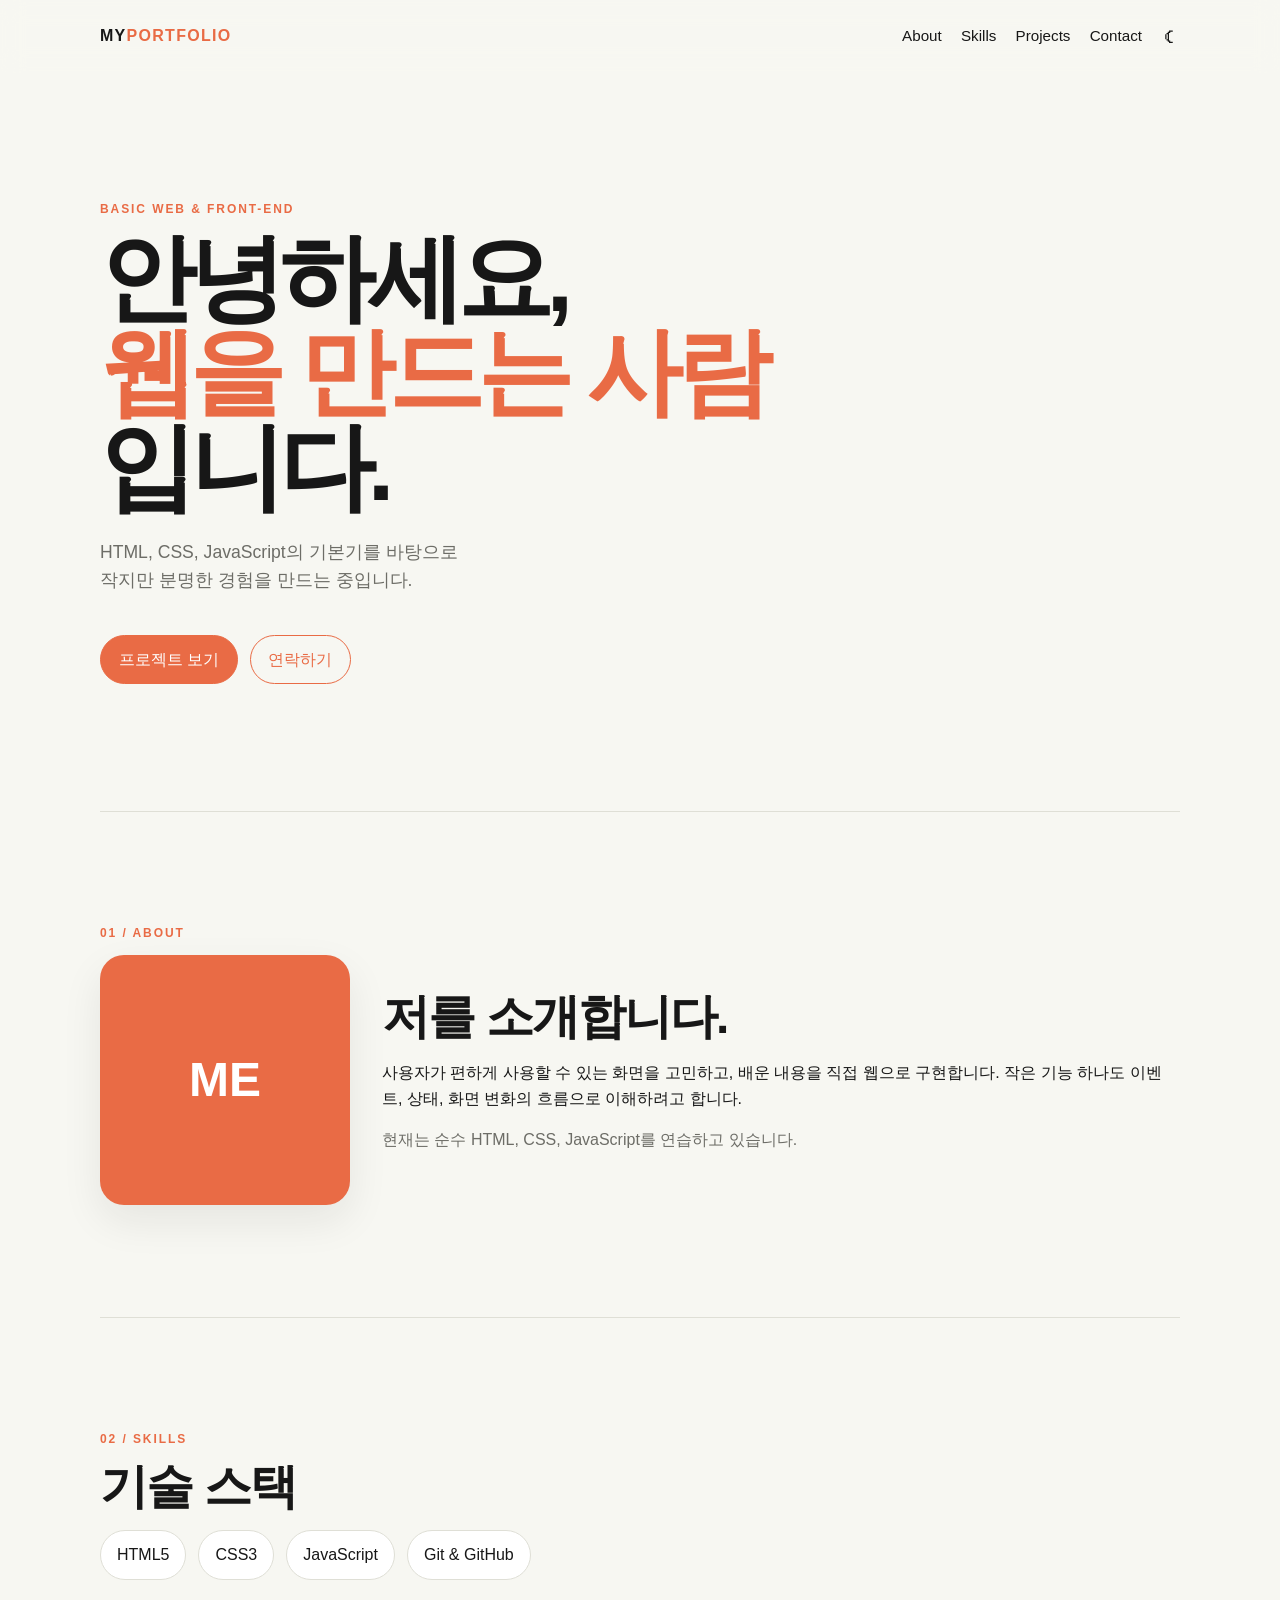
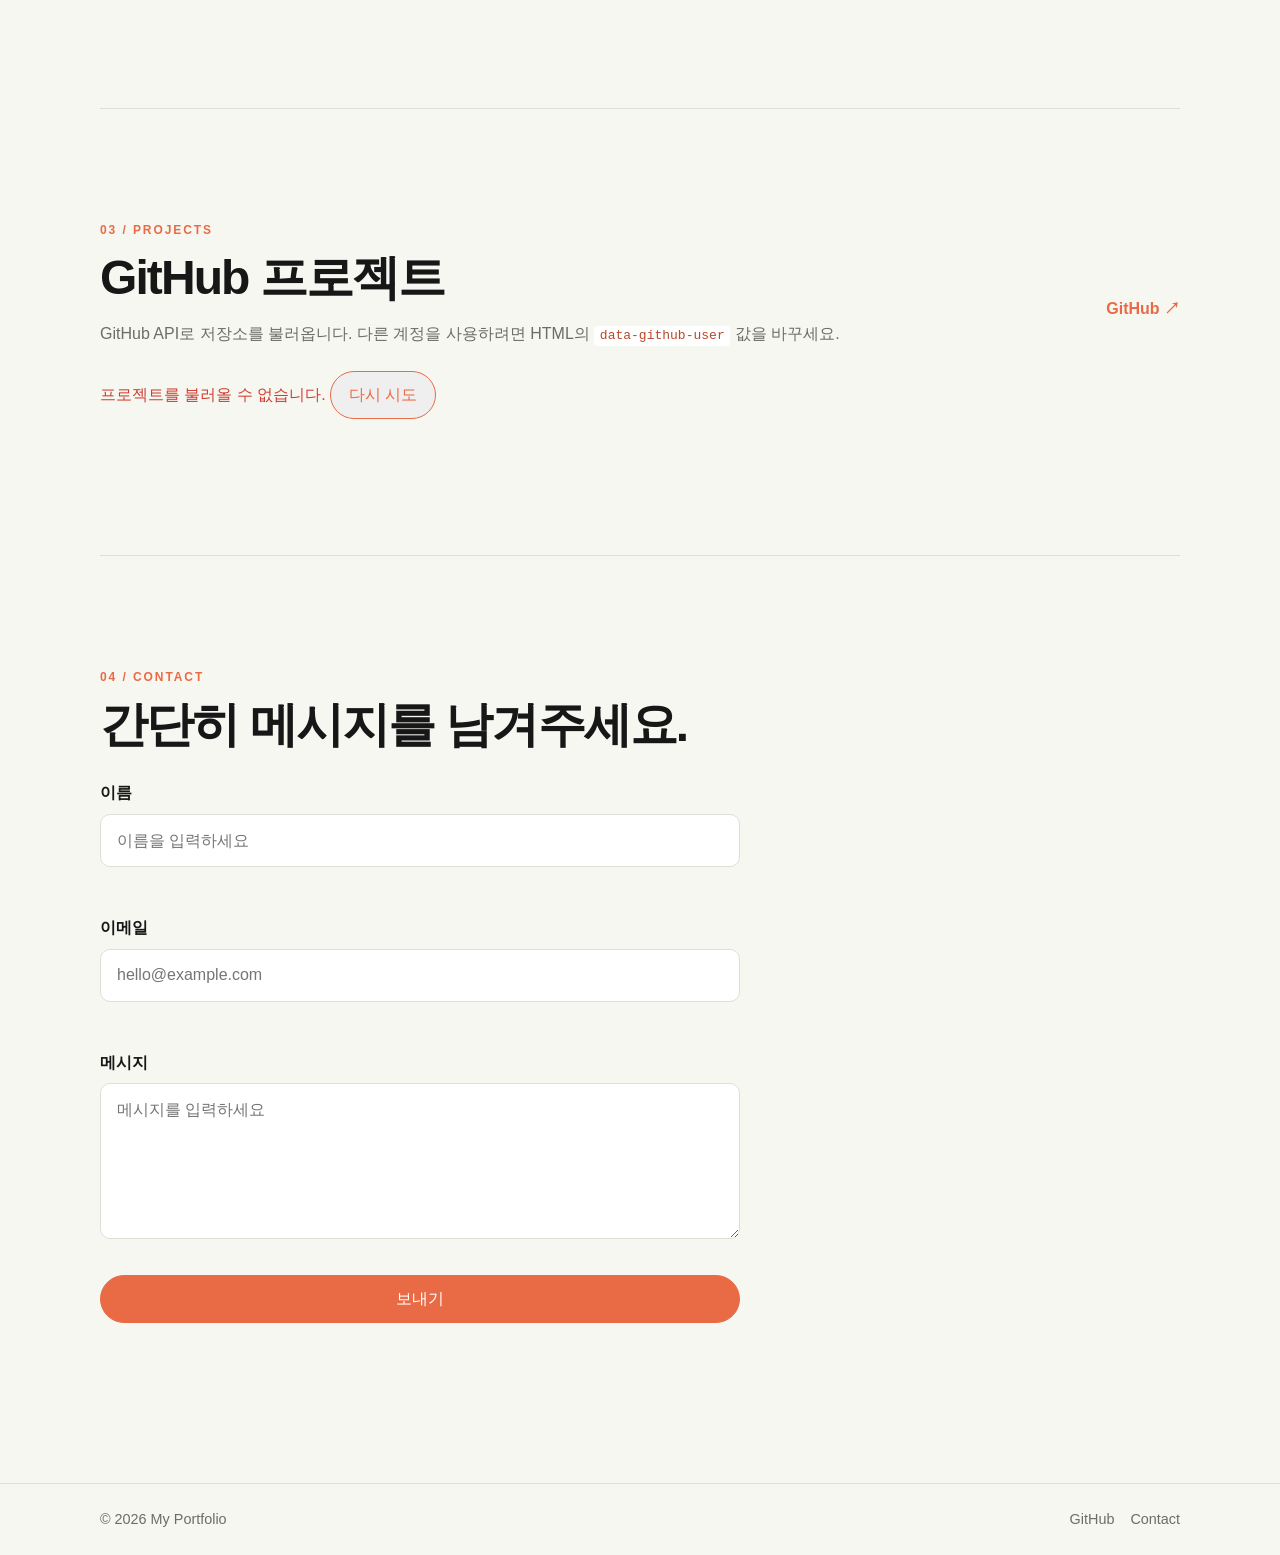
==== Script/main Script_test/index.html @ 833f94fb "feat: add minimal portfolio page" ====
<!doctype html>
<html lang="ko">
  <head>
    <meta charset="UTF-8" />
    <meta name="viewport" content="width=device-width, initial-scale=1.0" />
    <meta name="description" content="HTML, CSS, JavaScript로 만든 간단한 포트폴리오" />
    <title>My Portfolio</title>
    <link rel="stylesheet" href="../../css/style.css" />
    <script src="../../js/main.js" defer></script>
  </head>
  <body>
    <header class="site-header">
      <nav class="nav container" aria-label="주 메뉴">
        <a class="logo" href="#home">MY<span>PORTFOLIO</span></a>
        <button class="menu-toggle" type="button" aria-label="메뉴 열기" aria-expanded="false">
          <span></span><span></span><span></span>
        </button>
        <div class="nav-actions">
          <ul class="nav-list">
            <li><a href="#about">About</a></li>
            <li><a href="#skills">Skills</a></li>
            <li><a href="#projects">Projects</a></li>
            <li><a href="#contact">Contact</a></li>
          </ul>
          <button class="theme-toggle" type="button" aria-label="다크 모드 전환">☾</button>
        </div>
      </nav>
    </header>

    <main>
      <section class="hero container" id="home">
        <p class="eyebrow">BASIC WEB &amp; FRONT-END</p>
        <h1>안녕하세요,<br /><strong>웹을 만드는 사람</strong>입니다.</h1>
        <p class="hero-copy">HTML, CSS, JavaScript의 기본기를 바탕으로<br />작지만 분명한 경험을 만드는 중입니다.</p>
        <div class="hero-actions">
          <a class="button primary" href="#projects">프로젝트 보기</a>
          <a class="button secondary" href="#contact">연락하기</a>
        </div>
      </section>

      <section class="section container reveal" id="about">
        <p class="eyebrow">01 / ABOUT</p>
        <div class="about-grid">
          <div class="avatar" aria-label="프로필 이미지 대신 사용하는 아바타">ME</div>
          <div>
            <h2>저를 소개합니다.</h2>
            <p>사용자가 편하게 사용할 수 있는 화면을 고민하고, 배운 내용을 직접 웹으로 구현합니다. 작은 기능 하나도 이벤트, 상태, 화면 변화의 흐름으로 이해하려고 합니다.</p>
            <p class="muted">현재는 순수 HTML, CSS, JavaScript를 연습하고 있습니다.</p>
          </div>
        </div>
      </section>

      <section class="section container reveal" id="skills">
        <p class="eyebrow">02 / SKILLS</p>
        <h2>기술 스택</h2>
        <ul class="skill-list" aria-label="기술 스택 목록">
          <li>HTML5</li><li>CSS3</li><li>JavaScript</li><li>Git &amp; GitHub</li>
        </ul>
      </section>

      <section class="section container reveal" id="projects" data-github-user="octocat">
        <div class="section-heading">
          <div>
            <p class="eyebrow">03 / PROJECTS</p>
            <h2>GitHub 프로젝트</h2>
          </div>
          <a class="text-link" href="https://github.com" target="_blank" rel="noreferrer">GitHub ↗</a>
        </div>
        <p class="section-intro">GitHub API로 저장소를 불러옵니다. 다른 계정을 사용하려면 HTML의 <code>data-github-user</code> 값을 바꾸세요.</p>
        <div class="project-status" role="status" aria-live="polite">로딩 중...</div>
        <div class="project-list" aria-live="polite"></div>
      </section>

      <section class="section container reveal" id="contact">
        <p class="eyebrow">04 / CONTACT</p>
        <h2>간단히 메시지를 남겨주세요.</h2>
        <form class="contact-form" novalidate>
          <label for="name">이름</label>
          <input id="name" name="name" type="text" placeholder="이름을 입력하세요" required />
          <small class="error" data-error-for="name"></small>
          <label for="email">이메일</label>
          <input id="email" name="email" type="email" placeholder="hello@example.com" required />
          <small class="error" data-error-for="email"></small>
          <label for="message">메시지</label>
          <textarea id="message" name="message" rows="5" placeholder="메시지를 입력하세요" required></textarea>
          <small class="error" data-error-for="message"></small>
          <button class="button primary" type="submit">보내기</button>
          <p class="form-success" role="status" aria-live="polite"></p>
        </form>
      </section>
    </main>

    <footer class="footer">
      <div class="container footer-inner">
        <p>© 2026 My Portfolio</p>
        <div><a href="https://github.com" target="_blank" rel="noreferrer">GitHub</a><a href="#contact">Contact</a></div>
      </div>
    </footer>
    <button class="top-button" type="button" aria-label="맨 위로 이동">↑</button>
  </body>
</html>
---- css/style.css ----
:root {
  --bg: #f7f7f2;
  --surface: #ffffff;
  --text: #171717;
  --muted: #6d6d67;
  --line: #dfdfd6;
  --accent: #e96b45;
  --accent-dark: #b84827;
  --shadow: 0 16px 40px rgba(24, 24, 20, .08);
}
[data-theme="dark"] {
  --bg: #161715;
  --surface: #22231f;
  --text: #f7f7f2;
  --muted: #b7b8ac;
  --line: #3b3c36;
  --shadow: 0 16px 40px rgba(0, 0, 0, .24);
}
* { box-sizing: border-box; }
html { scroll-behavior: smooth; }
body { margin: 0; background: var(--bg); color: var(--text); font-family: Arial, sans-serif; line-height: 1.6; transition: background .25s, color .25s; }
a { color: inherit; text-decoration: none; }
button, input, textarea { font: inherit; }
button { cursor: pointer; }
.container { width: min(100% - 2rem, 1080px); margin-inline: auto; }
.site-header { position: sticky; top: 0; z-index: 10; border-bottom: 1px solid transparent; background: color-mix(in srgb, var(--bg) 88%, transparent); backdrop-filter: blur(12px); transition: background .25s, border .25s; }
.site-header.scrolled { border-color: var(--line); background: var(--surface); }
.nav { display: flex; align-items: center; justify-content: space-between; min-height: 4.5rem; }
.logo { font-weight: 900; letter-spacing: .08em; }
.logo span { color: var(--accent); }
.nav-actions { display: flex; align-items: center; gap: 1rem; }
.nav-list { display: none; gap: 1.2rem; padding: 0; margin: 0; list-style: none; font-size: .95rem; }
.nav-list a:hover, .text-link:hover { color: var(--accent); }
.menu-toggle, .theme-toggle { border: 0; background: none; color: var(--text); }
.menu-toggle { display: grid; gap: 4px; padding: .5rem; }
.menu-toggle span { display: block; width: 1.4rem; height: 2px; background: currentColor; }
.theme-toggle { font-size: 1.25rem; }
.nav.open .nav-actions { position: absolute; inset: 4.5rem 0 auto; display: block; padding: 1rem; background: var(--surface); border-bottom: 1px solid var(--line); }
.nav.open .nav-list { display: grid; gap: 1rem; }
.hero { display: grid; align-content: center; min-height: 78vh; padding-block: 5rem; }
.eyebrow { margin: 0 0 .75rem; color: var(--accent); font-size: .75rem; font-weight: 800; letter-spacing: .16em; }
h1, h2, p { margin-top: 0; }
h1 { max-width: 700px; margin-bottom: 1.5rem; font-size: clamp(2.8rem, 9vw, 6rem); line-height: .98; letter-spacing: -.07em; }
h1 strong { color: var(--accent); font-weight: inherit; }
h2 { margin-bottom: 1rem; font-size: clamp(1.8rem, 4vw, 3rem); line-height: 1.1; letter-spacing: -.04em; }
.hero-copy, .section-intro { color: var(--muted); }
.hero-copy { font-size: 1.1rem; }
.hero-actions { display: flex; flex-wrap: wrap; gap: .75rem; margin-top: 1.5rem; }
.button { display: inline-flex; align-items: center; justify-content: center; min-height: 3rem; padding: .65rem 1.1rem; border: 1px solid var(--accent); border-radius: 999px; transition: transform .2s, background .2s, color .2s; }
.button:hover { transform: translateY(-2px); }
.primary { background: var(--accent); color: #fff; }
.primary:hover { background: var(--accent-dark); }
.secondary { color: var(--accent); }
.secondary:hover { background: var(--accent); color: #fff; }
.section { padding-block: 5rem; border-top: 1px solid var(--line); }
.about-grid { display: grid; gap: 2rem; align-items: center; }
.avatar { display: grid; place-items: center; width: min(100%, 250px); aspect-ratio: 1; border-radius: 24px; background: var(--accent); color: white; font-size: 3rem; font-weight: 900; box-shadow: var(--shadow); }
.muted { color: var(--muted); }
.skill-list { display: flex; flex-wrap: wrap; gap: .75rem; padding: 0; list-style: none; }
.skill-list li { padding: .7rem 1rem; border: 1px solid var(--line); border-radius: 999px; background: var(--surface); }
.section-heading { display: flex; align-items: end; justify-content: space-between; gap: 1rem; }
.text-link { color: var(--accent); font-weight: 700; }
code { padding: .15rem .35rem; border-radius: 4px; background: var(--surface); color: var(--accent-dark); }
.project-status { margin-block: 1.5rem; color: var(--muted); }
.project-status.error { color: #cf3f31; }
.project-list { display: grid; grid-template-columns: repeat(auto-fit, minmax(220px, 1fr)); gap: 1rem; }
.project-card { padding: 1.25rem; border: 1px solid var(--line); border-radius: 16px; background: var(--surface); box-shadow: var(--shadow); transition: transform .2s; }
.project-card:hover { transform: translateY(-4px); }
.project-card h3 { margin: 0 0 .5rem; }
.project-card p { min-height: 3.2em; margin-bottom: 1rem; color: var(--muted); font-size: .9rem; }
.project-meta { display: flex; justify-content: space-between; color: var(--muted); font-size: .85rem; }
.contact-form { display: grid; gap: .5rem; max-width: 640px; }
.contact-form label { margin-top: .75rem; font-weight: 700; }
.contact-form input, .contact-form textarea { width: 100%; padding: .8rem 1rem; border: 1px solid var(--line); border-radius: 10px; background: var(--surface); color: var(--text); outline-color: var(--accent); }
.error { min-height: 1.25rem; color: #cf3f31; }
.form-success { min-height: 1.5rem; color: #2f8a58; }
.footer { padding-block: 1.5rem; border-top: 1px solid var(--line); color: var(--muted); font-size: .9rem; }
.footer-inner { display: flex; justify-content: space-between; gap: 1rem; }
.footer-inner p { margin: 0; }
.footer-inner div { display: flex; gap: 1rem; }
.top-button { position: fixed; right: 1rem; bottom: 1rem; display: none; width: 2.8rem; height: 2.8rem; border: 0; border-radius: 50%; background: var(--accent); color: #fff; font-size: 1.25rem; box-shadow: var(--shadow); }
.top-button.show { display: block; }
.reveal { opacity: 0; transform: translateY(20px); transition: opacity .6s, transform .6s; }
.reveal.visible { opacity: 1; transform: none; }
@media (min-width: 768px) {
  .menu-toggle { display: none; }
  .nav-list { display: flex; }
  .about-grid { grid-template-columns: 250px 1fr; }
}
@media (min-width: 1024px) {
  .hero { min-height: 82vh; }
  .section { padding-block: 7rem; }
}
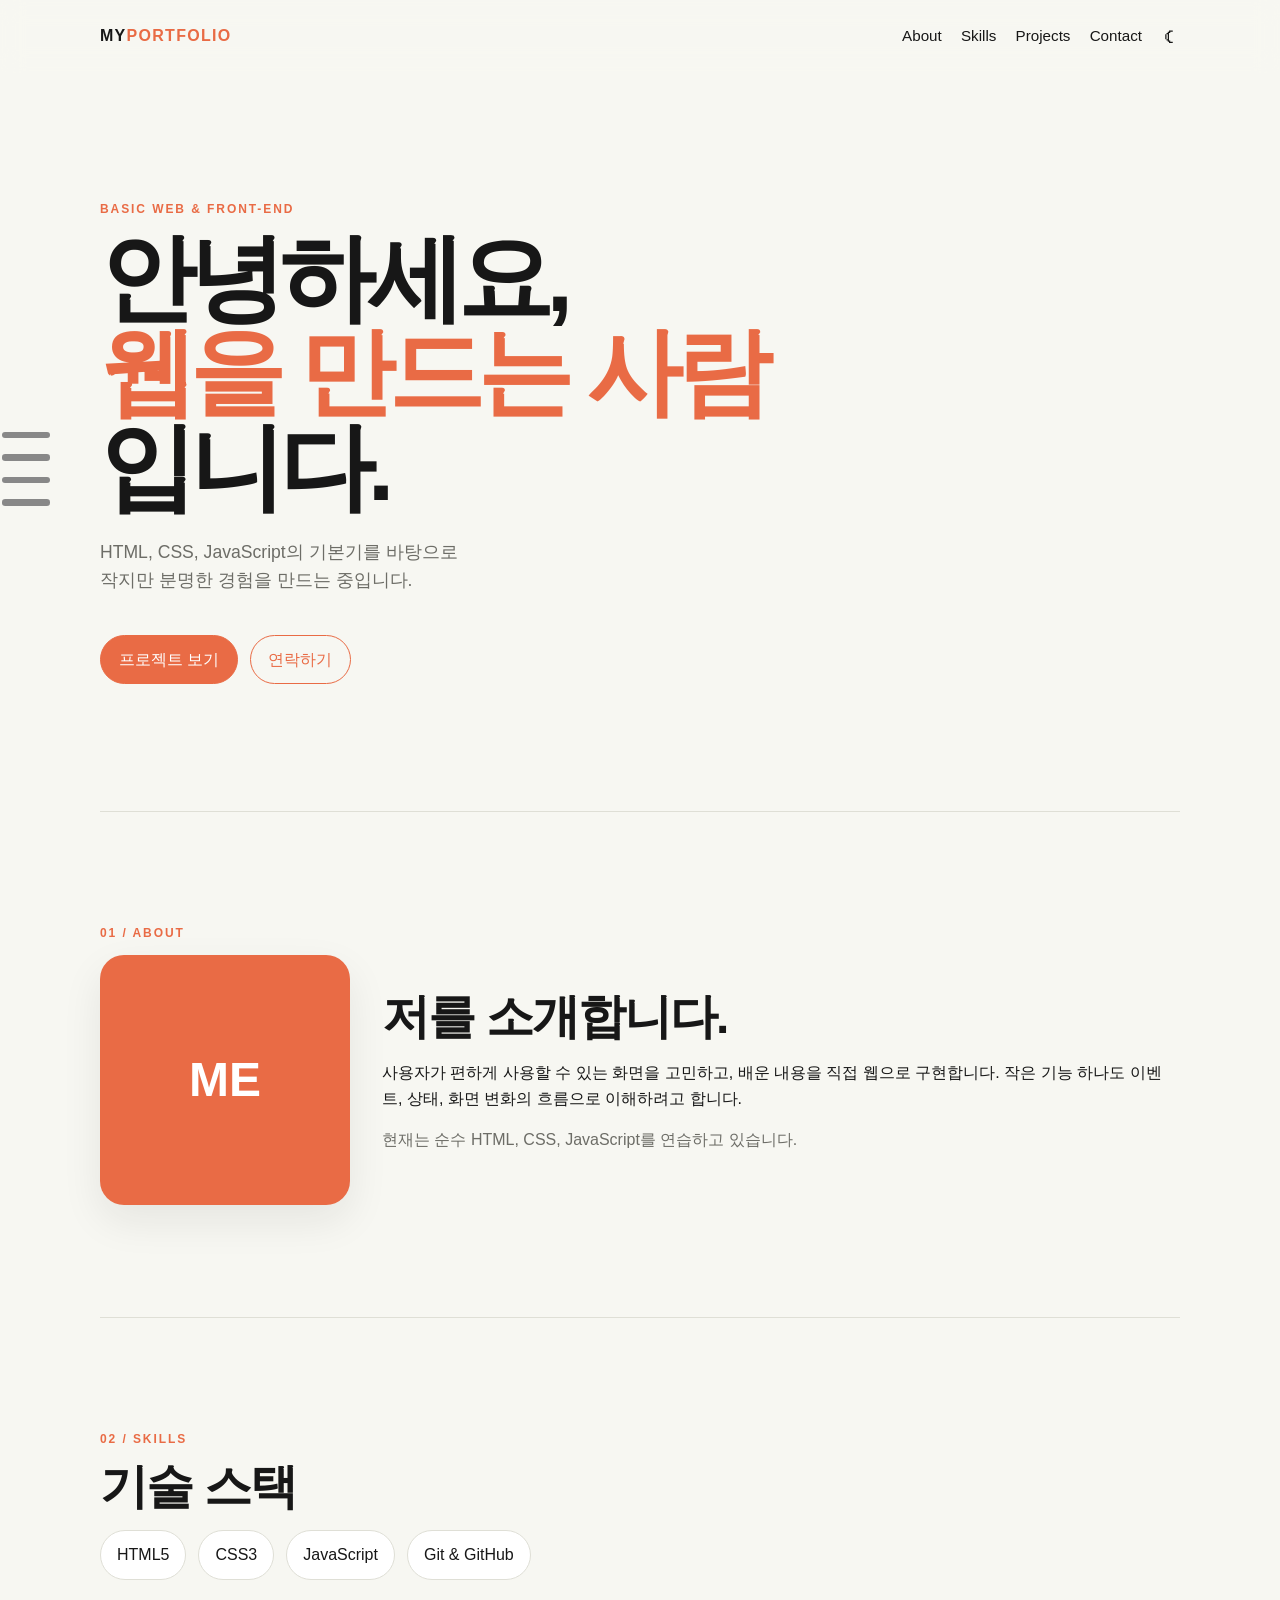
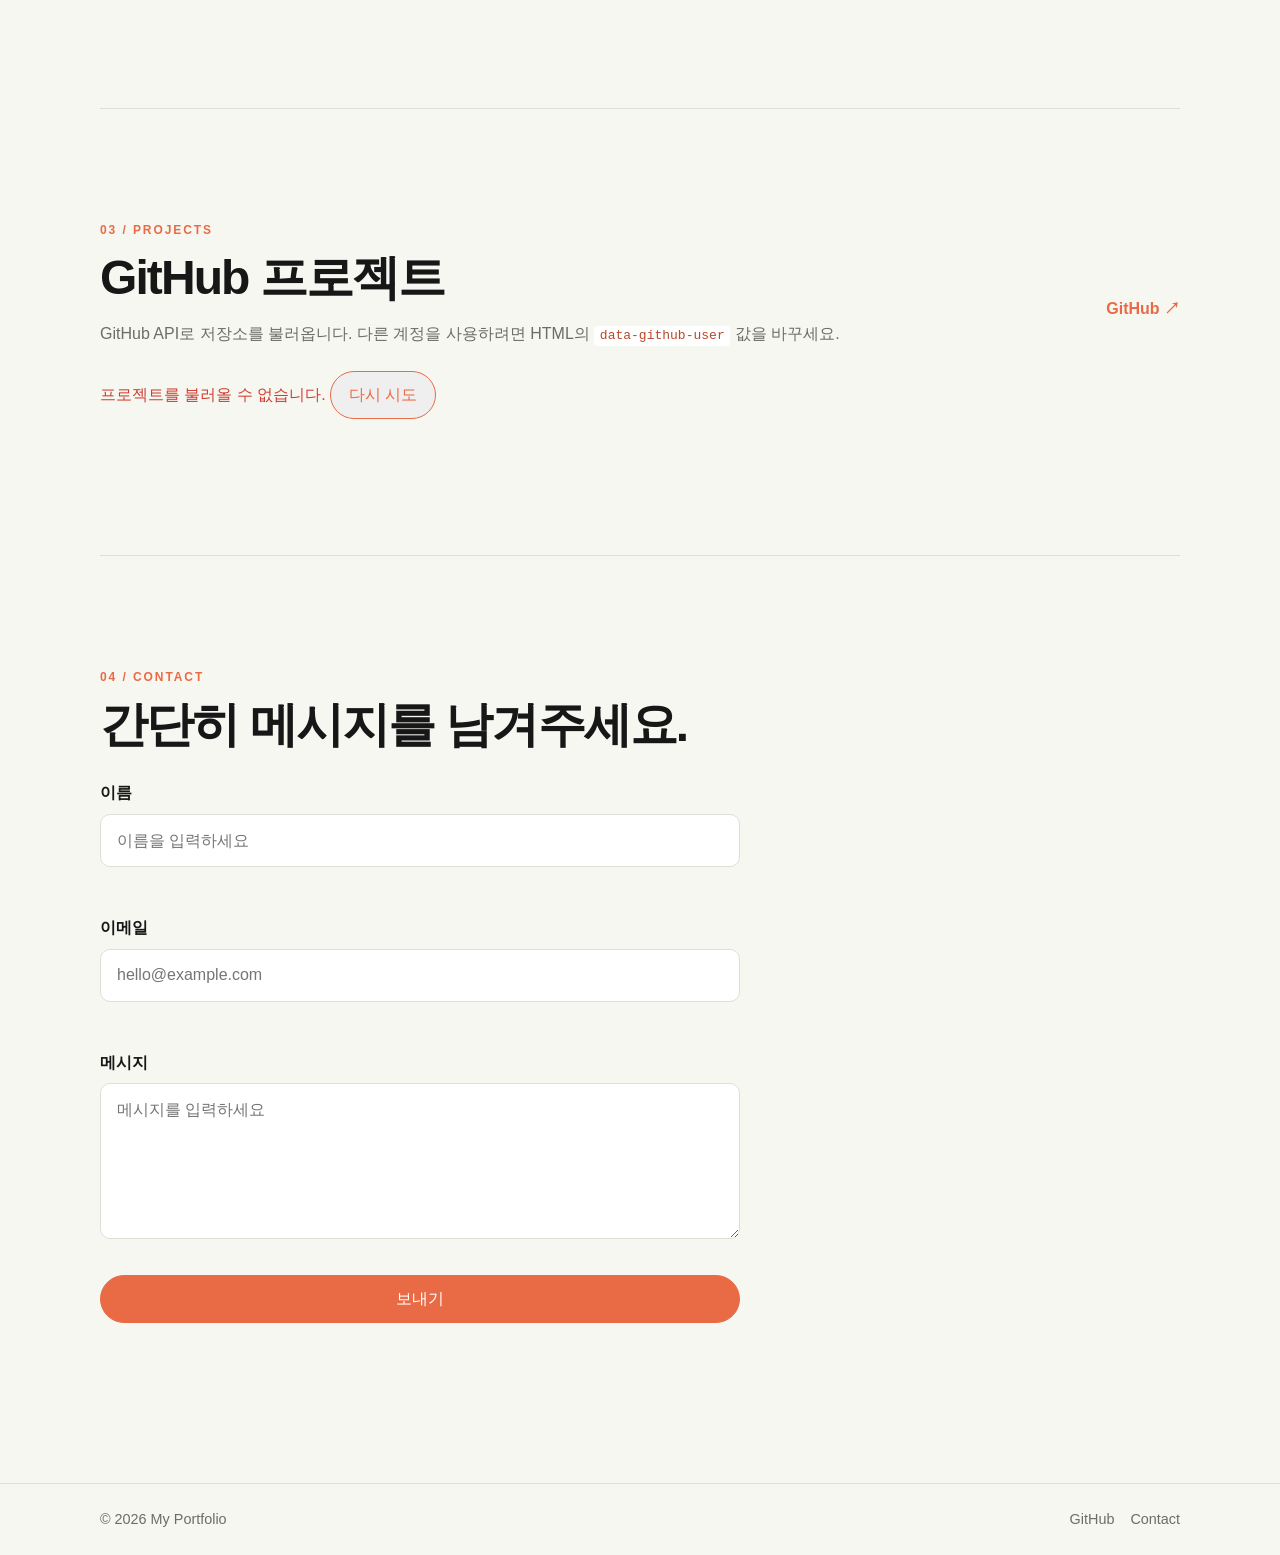
==== commit eb56758a: "수정: html  왼쪽 버튼" ====
--- a/Script/main Script_test/index.html
+++ b/Script/main Script_test/index.html
@@ -97,5 +97,20 @@
       </div>
     </footer>
     <button class="top-button" type="button" aria-label="맨 위로 이동">↑</button>
+  
+<nav class="slide-buttons" aria-label="영역 이동">
+  <button type="button" data-target="about"
+    aria-label="About 영역으로 이동"></button>
+
+  <button type="button" data-target="skills"
+    aria-label="Skills 영역으로 이동"></button>
+
+  <button type="button" data-target="projects"
+    aria-label="Projects 영역으로 이동"></button>
+
+  <button type="button" data-target="contact"
+    aria-label="Contact 영역으로 이동"></button>
+</nav>  
+    </nav>
   </body>
 </html>
--- a/css/style.css
+++ b/css/style.css
@@ -80,7 +80,33 @@
 .footer-inner div { display: flex; gap: 1rem; }
 .top-button { position: fixed; right: 1rem; bottom: 1rem; display: none; width: 2.8rem; height: 2.8rem; border: 0; border-radius: 50%; background: var(--accent); color: #fff; font-size: 1.25rem; box-shadow: var(--shadow); }
 .top-button.show { display: block; }
-.reveal { opacity: 0; transform: translateY(20px); transition: opacity .6s, transform .6s; }
+.slide-buttons {
+  position: fixed;
+  left: 2%;
+  top:  48%;
+  transform: translateX(-50%);
+
+  display: flex;
+  flex-direction: column;
+  gap: 1rem;
+
+  z-index: 9999;
+}
+
+.slide-buttons button {
+  width: 3rem;
+  height: 0.4rem;
+  padding: 0;
+  border: 0;
+  border-radius: 0.2rem;
+  background: #888;
+  cursor: pointer;
+}
+
+.slide-buttons button:hover {
+  background: var(--accent);
+}
+  .reveal { opacity: 0; transform: translateY(20px); transition: opacity .6s, transform .6s; }
 .reveal.visible { opacity: 1; transform: none; }
 @media (min-width: 768px) {
   .menu-toggle { display: none; }
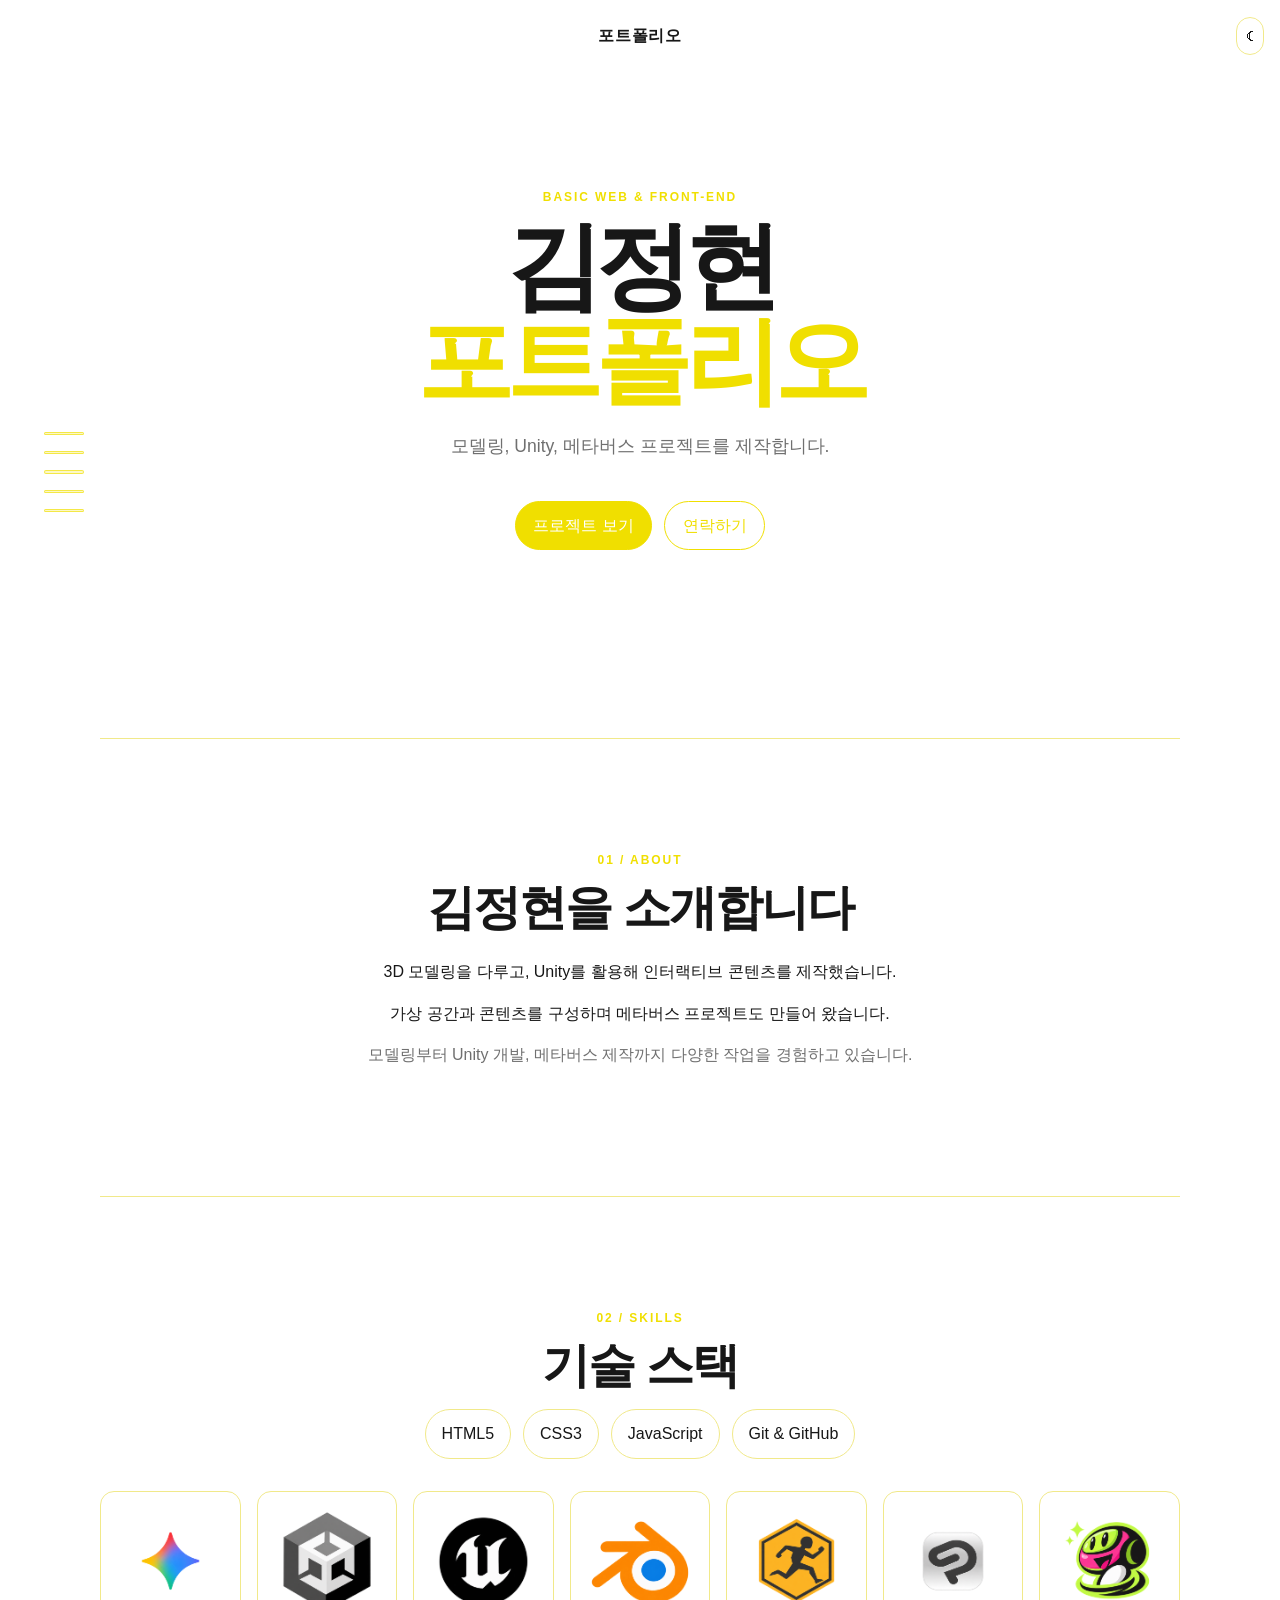
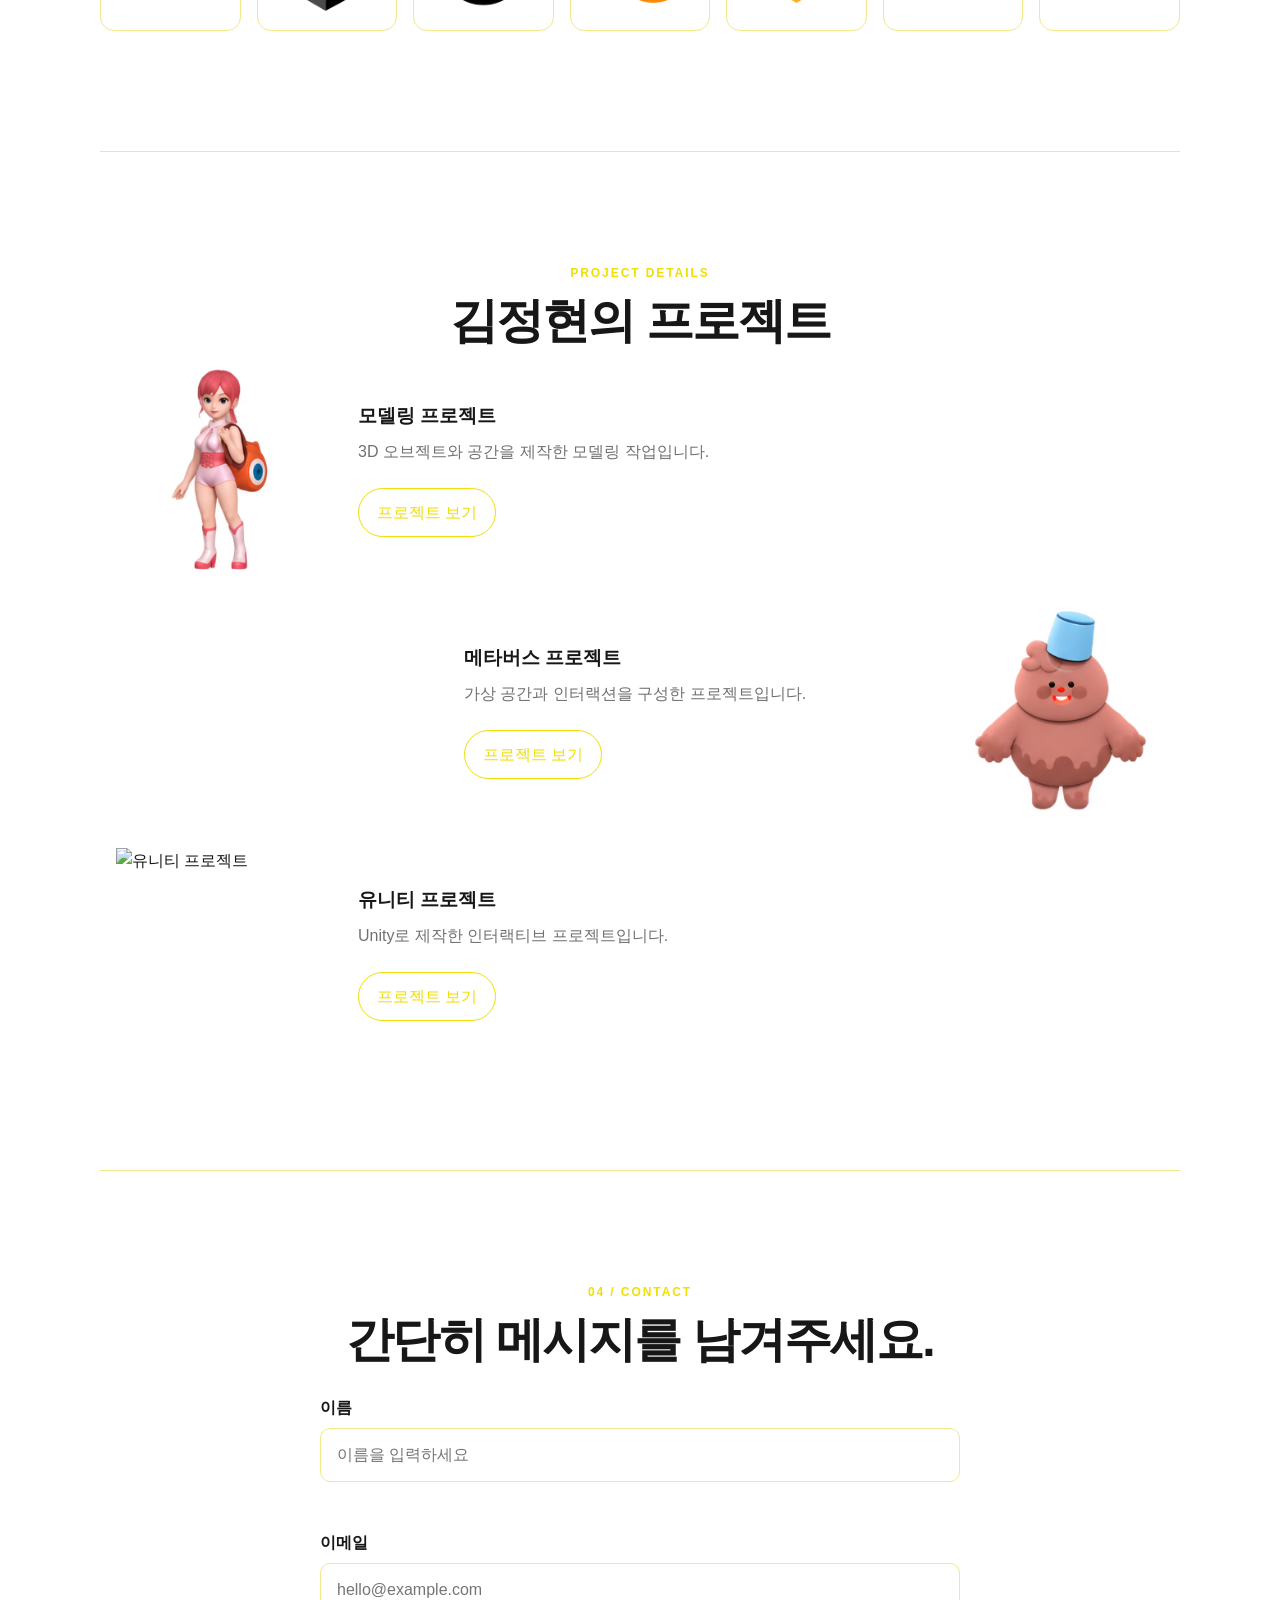
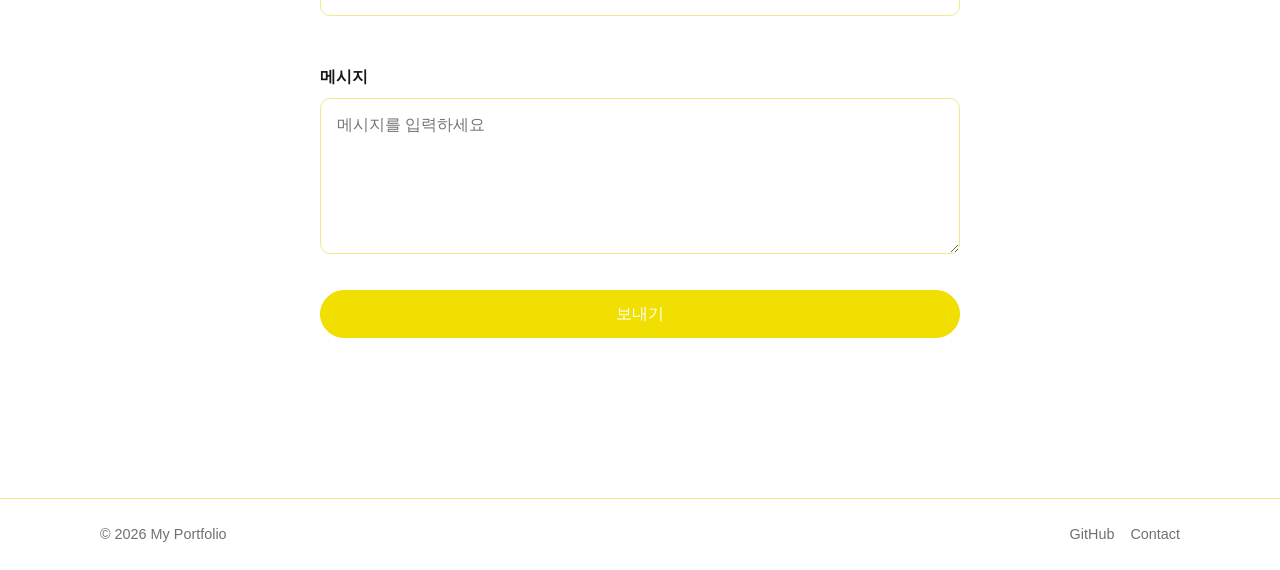
==== commit ee16b6ef: "내용추가" ====
--- a/Script/main Script_test/index.html
+++ b/Script/main Script_test/index.html
@@ -7,15 +7,17 @@
     <title>My Portfolio</title>
     <link rel="stylesheet" href="../../css/style.css" />
     <script src="../../js/main.js" defer></script>
+    <script src="../../js/theme.js" defer></script>
   </head>
   <body>
     <header class="site-header">
       <nav class="nav container" aria-label="주 메뉴">
-        <a class="logo" href="#home">MY<span>PORTFOLIO</span></a>
+        <a class="logo" href="#home">포트폴리오</a>
         <button class="menu-toggle" type="button" aria-label="메뉴 열기" aria-expanded="false">
           <span></span><span></span><span></span>
         </button>
         <div class="nav-actions">
+          <button class="theme-toggle-valid" type="button" aria-label="다크모드 전환">☾</button>
           <ul class="nav-list">
             <li><a href="#about">About</a></li>
             <li><a href="#skills">Skills</a></li>
@@ -30,7 +32,9 @@
     <main>
       <section class="hero container" id="home">
         <p class="eyebrow">BASIC WEB &amp; FRONT-END</p>
-        <h1>안녕하세요,<br /><strong>웹을 만드는 사람</strong>입니다.</h1>
+        <h1 class="hero-title-clean">김정현<br /><strong>포트폴리오</strong></h1>
+        <p class="hero-copy hero-copy-clean">모델링, Unity, 메타버스 프로젝트를 제작합니다.</p>
+        <h1>안녕하세요,<br /><strong>김정현포트폴리오</strong>입니다.</h1>
         <p class="hero-copy">HTML, CSS, JavaScript의 기본기를 바탕으로<br />작지만 분명한 경험을 만드는 중입니다.</p>
         <div class="hero-actions">
           <a class="button primary" href="#projects">프로젝트 보기</a>
@@ -41,6 +45,12 @@
       <section class="section container reveal" id="about">
         <p class="eyebrow">01 / ABOUT</p>
         <div class="about-grid">
+          <div class="about-intro">
+            <h2>김정현을 소개합니다</h2>
+            <p>3D 모델링을 다루고, Unity를 활용해 인터랙티브 콘텐츠를 제작했습니다.</p>
+            <p>가상 공간과 콘텐츠를 구성하며 메타버스 프로젝트도 만들어 왔습니다.</p>
+            <p class="muted">모델링부터 Unity 개발, 메타버스 제작까지 다양한 작업을 경험하고 있습니다.</p>
+          </div>
           <div class="avatar" aria-label="프로필 이미지 대신 사용하는 아바타">ME</div>
           <div>
             <h2>저를 소개합니다.</h2>
@@ -56,6 +66,15 @@
         <ul class="skill-list" aria-label="기술 스택 목록">
           <li>HTML5</li><li>CSS3</li><li>JavaScript</li><li>Git &amp; GitHub</li>
         </ul>
+        <div class="skill-images" aria-label="스킬 이미지">
+          <figure><img src="../../images/skill/skill1.png" alt="스킬 이미지 1"><figcaption>HTML / CSS</figcaption></figure>
+          <figure><img src="../../images/skill/skill2.png" alt="스킬 이미지 2"><figcaption>JavaScript</figcaption></figure>
+          <figure><img src="../../images/skill/skill3.png" alt="스킬 이미지 3"><figcaption>Git</figcaption></figure>
+          <figure><img src="../../images/skill/skill4.png" alt="스킬 이미지 4"><figcaption>Unity</figcaption></figure>
+          <figure><img src="../../images/skill/skill5.png" alt="스킬 이미지 5"><figcaption>3D Modeling</figcaption></figure>
+          <figure><img src="../../images/skill/skill6.png" alt="스킬 이미지 6"><figcaption>Metaverse</figcaption></figure>
+          <figure><img src="../../images/skill/skill7.png" alt="스킬 이미지 7"><figcaption>Portfolio</figcaption></figure>
+        </div>
       </section>
 
       <section class="section container reveal" id="projects" data-github-user="octocat">
@@ -63,12 +82,97 @@
           <div>
             <p class="eyebrow">03 / PROJECTS</p>
             <h2>GitHub 프로젝트</h2>
+          <div class="image-row">
+              
+              <img
+                class="character-anim  meta-anim"
+                 data-folder="meta"
+                 src="../../images/meta/frame-1.png"
+                 alt="Meta 애니메이션"
+                  />
+
+              <img
+               class="character-anim  unity-anim"
+               data-folder="unity"
+               src="../../images/unity/frame-1.png"
+               alt="Unity 애니메이션"
+                />
+
+              <img
+               class="character-anim  modeling-anim"
+               data-folder="modeling"
+               src="../../images/modeling/frame-1.png"
+               alt="Modeling 애니메이션"
+                />
           </div>
           <a class="text-link" href="https://github.com" target="_blank" rel="noreferrer">GitHub ↗</a>
         </div>
         <p class="section-intro">GitHub API로 저장소를 불러옵니다. 다른 계정을 사용하려면 HTML의 <code>data-github-user</code> 값을 바꾸세요.</p>
         <div class="project-status" role="status" aria-live="polite">로딩 중...</div>
         <div class="project-list" aria-live="polite"></div>
+      </section>
+
+      <section class="section container reveal" id="project-gallery">
+        <p class="eyebrow">03 / PROJECTS</p>
+        <h2>김정현의 프로젝트</h2>
+        <p class="section-intro">모델링, 메타버스, 유니티를 활용해 만든 프로젝트입니다.</p>
+        <div class="project-showcase">
+          <article class="project-item">
+            <a class="work-link" href="https://sketchfab.com/kfri.2.kfri" target="_blank" rel="noreferrer">
+              <img class="character-anim modeling-anim" data-folder="modeling" src="../../images/modeling/frame-1.png" alt="모델링 프로젝트">
+            </a>
+            <h3>모델링 프로젝트</h3>
+            <p>3D 오브젝트와 공간을 직접 제작한 모델링 작업입니다.</p>
+            <a class="button secondary" href="https://sketchfab.com/kfri.2.kfri">프로젝트 보기</a>
+          </article>
+          <article class="project-item">
+            <a class="work-link" href="https://www.youtube.com/playlist?list=PLAPu8wiIomjE" target="_blank" rel="noreferrer">
+              <img class="character-anim meta-anim" data-folder="meta" src="../../images/meta/frame-1.png" alt="메타버스 프로젝트">
+            </a>
+            <h3>메타버스 프로젝트</h3>
+            <p>가상 공간과 인터랙션을 구성한 메타버스 프로젝트입니다.</p>
+            <a class="button secondary" href="https://www.youtube.com/playlist?list=PLAPu8wiIomjE">프로젝트 보기</a>
+          </article>
+          <article class="project-item">
+            <a class="work-link" href="https://www.youtube.com/playlist?list=PLRB0P_81BRHY" target="_blank" rel="noreferrer">
+              <img class="character-anim unity-anim" data-folder="unity" src="../../images/unity/frame-1.png" alt="유니티 프로젝트">
+            </a>
+            <h3>유니티 프로젝트</h3>
+            <p>Unity를 활용해 구현한 게임 및 인터랙티브 콘텐츠입니다.</p>
+            <a class="button secondary" href="https://www.youtube.com/playlist?list=PLRB0P_81BRHY">프로젝트 보기</a>
+          </article>
+        </div>
+      </section>
+
+      <section class="section container reveal" id="project-details">
+        <p class="eyebrow">PROJECT DETAILS</p>
+        <h2>김정현의 프로젝트</h2>
+        <div class="image-row character-list">
+          <article class="character-block left">
+            <img class="character-anim modeling-anim" data-folder="modeling" src="../../images/modeling/frame-1.png" alt="모델링 프로젝트">
+            <div class="character-info">
+              <h3>모델링 프로젝트</h3>
+              <p>3D 오브젝트와 공간을 제작한 모델링 작업입니다.</p>
+              <a class="button secondary project-link" href="https://sketchfab.com/kfri.2.kfri" target="_blank" rel="noreferrer">프로젝트 보기</a>
+            </div>
+          </article>
+          <article class="character-block right">
+            <img class="character-anim meta-anim" data-folder="meta" src="../../images/meta/frame-1.png" alt="메타버스 프로젝트">
+            <div class="character-info">
+              <h3>메타버스 프로젝트</h3>
+              <p>가상 공간과 인터랙션을 구성한 프로젝트입니다.</p>
+              <a class="button secondary project-link" href="https://www.youtube.com/playlist?list=PLAPu8wiIomjE" target="_blank" rel="noreferrer">프로젝트 보기</a>
+            </div>
+          </article>
+          <article class="character-block left">
+            <img class="character-anim unity-anim" data-folder="unity" src="../../images/unity/frame-1.png" alt="유니티 프로젝트">
+            <div class="character-info">
+              <h3>유니티 프로젝트</h3>
+              <p>Unity로 제작한 인터랙티브 프로젝트입니다.</p>
+              <a class="button secondary project-link" href="https://www.youtube.com/playlist?list=PLRB0P_81BRHY" target="_blank" rel="noreferrer">프로젝트 보기</a>
+            </div>
+          </article>
+        </div>
       </section>
 
       <section class="section container reveal" id="contact">
@@ -99,14 +203,17 @@
     <button class="top-button" type="button" aria-label="맨 위로 이동">↑</button>
   
 <nav class="slide-buttons" aria-label="영역 이동">
+  <button type="button" data-target="home"
+    aria-label="맨 위로 이동"></button>
+
   <button type="button" data-target="about"
     aria-label="About 영역으로 이동"></button>
 
   <button type="button" data-target="skills"
     aria-label="Skills 영역으로 이동"></button>
 
-  <button type="button" data-target="projects"
-    aria-label="Projects 영역으로 이동"></button>
+  <button type="button" data-target="project-details"
+    aria-label="프로젝트 영역으로 이동"></button>
 
   <button type="button" data-target="contact"
     aria-label="Contact 영역으로 이동"></button>
--- a/css/style.css
+++ b/css/style.css
@@ -1,11 +1,11 @@
 :root {
-  --bg: #f7f7f2;
+  --bg: #ffffff;
   --surface: #ffffff;
   --text: #171717;
-  --muted: #6d6d67;
-  --line: #dfdfd6;
-  --accent: #e96b45;
-  --accent-dark: #b84827;
+  --muted: #707070;
+  --line: #f1e98a;
+  --accent: #f0df00;
+  --accent-dark: #d6c600;
   --shadow: 0 16px 40px rgba(24, 24, 20, .08);
 }
 [data-theme="dark"] {
@@ -23,10 +23,63 @@
 button, input, textarea { font: inherit; }
 button { cursor: pointer; }
 .container { width: min(100% - 2rem, 1080px); margin-inline: auto; }
-.site-header { position: sticky; top: 0; z-index: 10; border-bottom: 1px solid transparent; background: color-mix(in srgb, var(--bg) 88%, transparent); backdrop-filter: blur(12px); transition: background .25s, border .25s; }
+main .container { text-align: center; }
+.hero { justify-items: center; }
+.about-grid {
+  display: flex;
+  flex-direction: row;
+  align-items: center;
+  justify-content: center;
+  gap: 2rem;
+  text-align: left;
+}
+.about-intro {
+  width: min(100%, 680px);
+  text-align: center;
+}
+.about-intro h2 { margin-bottom: 1.5rem; }
+
+@media (max-width: 767px) {
+  .about-grid {
+    flex-direction: column;
+    text-align: center;
+  }
+}
+.about-grid > div:last-child { display: none; }
+.section-heading { justify-content: center; text-align: center; }
+.skill-list { justify-content: center; }
+.contact-form { margin-inline: auto; text-align: left; }
+.site-header { position: fixed; top: 0; left: 0; width: 100%; z-index: 10; border-bottom: 1px solid transparent; background: color-mix(in srgb, var(--bg) 88%, transparent); backdrop-filter: blur(12px); transform: translateY(-100%); transition: transform .25s, background .25s, border .25s; }
+.site-header:hover, .site-header:focus-within { transform: translateY(0); }
+.site-header.is-visible { transform: translateY(0); }
 .site-header.scrolled { border-color: var(--line); background: var(--surface); }
 .nav { display: flex; align-items: center; justify-content: space-between; min-height: 4.5rem; }
-.logo { font-weight: 900; letter-spacing: .08em; }
+.nav { justify-content: center; }
+.menu-toggle { display: none; }
+.nav-actions {
+  display: block;
+  position: absolute;
+  right: 1rem;
+}
+.nav-list { display: none !important; }
+.theme-toggle { display: block; }
+.theme-toggle-valid {
+  display: block;
+  padding: .35rem .55rem;
+  border: 1px solid var(--line);
+  border-radius: 999px;
+  background: transparent;
+  color: var(--text);
+  cursor: pointer;
+}
+.theme-toggle { display: none !important; }
+.theme-toggle {
+  padding: .35rem .55rem;
+  border: 1px solid var(--line);
+  border-radius: 999px;
+  background: transparent;
+}
+.logo { font-weight: 900; letter-spacing: .04em; }
 .logo span { color: var(--accent); }
 .nav-actions { display: flex; align-items: center; gap: 1rem; }
 .nav-list { display: none; gap: 1.2rem; padding: 0; margin: 0; list-style: none; font-size: .95rem; }
@@ -41,6 +94,10 @@
 .eyebrow { margin: 0 0 .75rem; color: var(--accent); font-size: .75rem; font-weight: 800; letter-spacing: .16em; }
 h1, h2, p { margin-top: 0; }
 h1 { max-width: 700px; margin-bottom: 1.5rem; font-size: clamp(2.8rem, 9vw, 6rem); line-height: .98; letter-spacing: -.07em; }
+.hero-title-clean { display: block; }
+.hero-copy-clean { font-size: 1rem; }
+.hero > h1:not(.hero-title-clean),
+.hero > .hero-copy:not(.hero-copy-clean) { display: none; }
 h1 strong { color: var(--accent); font-weight: inherit; }
 h2 { margin-bottom: 1rem; font-size: clamp(1.8rem, 4vw, 3rem); line-height: 1.1; letter-spacing: -.04em; }
 .hero-copy, .section-intro { color: var(--muted); }
@@ -55,9 +112,34 @@
 .section { padding-block: 5rem; border-top: 1px solid var(--line); }
 .about-grid { display: grid; gap: 2rem; align-items: center; }
 .avatar { display: grid; place-items: center; width: min(100%, 250px); aspect-ratio: 1; border-radius: 24px; background: var(--accent); color: white; font-size: 3rem; font-weight: 900; box-shadow: var(--shadow); }
+.avatar { display: none; }
+.about-grid {
+  display: flex;
+  justify-content: center;
+  text-align: center;
+}
+.about-intro { margin-inline: auto; }
 .muted { color: var(--muted); }
 .skill-list { display: flex; flex-wrap: wrap; gap: .75rem; padding: 0; list-style: none; }
 .skill-list li { padding: .7rem 1rem; border: 1px solid var(--line); border-radius: 999px; background: var(--surface); }
+.skill-images {
+  display: grid;
+  grid-template-columns: repeat(auto-fit, minmax(110px, 1fr));
+  gap: 1rem;
+  margin-top: 2rem;
+}
+.skill-images figure { margin: 0; }
+.skill-images img {
+  width: 100%;
+  aspect-ratio: 1;
+  object-fit: contain;
+  border: 1px solid var(--line);
+  border-radius: 14px;
+  background: var(--surface);
+  transition: transform .2s ease;
+}
+.skill-images img:hover { transform: scale(1.05); }
+.skill-images figcaption { display: none; }
 .section-heading { display: flex; align-items: end; justify-content: space-between; gap: 1rem; }
 .text-link { color: var(--accent); font-weight: 700; }
 code { padding: .15rem .35rem; border-radius: 4px; background: var(--surface); color: var(--accent-dark); }
@@ -82,7 +164,7 @@
 .top-button.show { display: block; }
 .slide-buttons {
   position: fixed;
-  left: 2%;
+  left: 05%;
   top:  48%;
   transform: translateX(-50%);
 
@@ -94,17 +176,19 @@
 }
 
 .slide-buttons button {
-  width: 3rem;
-  height: 0.4rem;
+  width: 2.5rem;
+  height: 0.2rem;
   padding: 0;
-  border: 0;
-  border-radius: 0.2rem;
-  background: #888;
+  border: 1px solid rgba(240, 223, 0, .65);
+  border-radius: 999px;
+  background: rgba(240, 223, 0, .22);
   cursor: pointer;
+  transition: background .2s, transform .2s, opacity .2s;
 }
 
 .slide-buttons button:hover {
-  background: var(--accent);
+  background: rgba(240, 223, 0, .8);
+  transform: scaleX(1.15);
 }
   .reveal { opacity: 0; transform: translateY(20px); transition: opacity .6s, transform .6s; }
 .reveal.visible { opacity: 1; transform: none; }
@@ -117,3 +201,172 @@
   .hero { min-height: 82vh; }
   .section { padding-block: 7rem; }
 }
+
+.project-showcase {
+  display: grid;
+  grid-template-columns: repeat(3, 1fr);
+  gap: 1.5rem;
+}
+
+.project-item {
+  padding: 1.25rem;
+  border: 1px solid var(--line);
+  border-radius: 16px;
+  background: var(--surface);
+  text-align: center;
+}
+
+.project-item .character-anim {
+  width: 100%;
+  height: 220px;
+  object-fit: contain;
+}
+
+.project-item h3 { margin: 1rem 0 .5rem; }
+.project-item p { min-height: 3.2em; color: var(--muted); }
+
+@media (max-width: 767px) {
+  .project-showcase { grid-template-columns: 1fr; }
+}
+
+/* 기존 GitHub 프로젝트 영역 숨김 */
+#projects {
+  display: none;
+}
+
+#project-gallery {
+  display: none;
+}
+
+.work-link {
+  display: block;
+}
+
+.nav-list a[href="#projects"] {
+  display: none;
+}
+
+.character-list {
+  align-items: stretch;
+}
+
+.character-block {
+  display: flex;
+  align-items: center;
+  gap: 2rem;
+  width: min(100%, 700px);
+}
+
+.character-block.left { align-self: flex-start; }
+
+.character-block.right {
+  align-self: flex-end;
+  flex-direction: row-reverse;
+}
+
+.character-info { flex: 1; }
+.character-info h3 { margin: 0 0 .5rem; }
+.character-info p { color: var(--muted); }
+.project-link { margin-top: .5rem; }
+
+@media (max-width: 767px) {
+  .character-block,
+  .character-block.right {
+    align-self: center;
+    flex-direction: column;
+    text-align: center;
+  }
+}
+
+#project-details {
+  text-align: center;
+}
+
+#project-details .character-list {
+  align-items: center;
+}
+
+#project-details .character-block,
+#project-details .character-block.right {
+  align-self: auto;
+  flex-direction: row;
+  text-align: left;
+  width: min(100%, 700px);
+}
+
+#project-details .character-block.right {
+  flex-direction: row-reverse;
+}
+
+#project-details .character-block:nth-child(1),
+#project-details .character-block:nth-child(3) {
+  align-self: flex-start;
+}
+
+#project-details .character-block:nth-child(2) {
+  align-self: flex-end;
+}
+
+#project-details .character-anim {
+  flex: 0 0 clamp(150px, 20vw, 210px);
+  width: clamp(150px, 20vw, 210px);
+  height: auto;
+}
+
+#project-details .work-link {
+  cursor: pointer;
+}
+
+@media (max-width: 767px) {
+  #project-details .character-block,
+  #project-details .character-block.right {
+    flex-direction: column;
+    text-align: center;
+    width: min(100%, 420px);
+  }
+}
+.image-row {
+  display: flex;
+  flex-direction: column;
+  align-items: center;
+  gap: 2rem;
+  width: 100%;
+  padding-inline: 1rem;
+}
+
+.image-row .character-anim {
+  width: clamp(140px, 25vw, 250px);
+  height: auto;
+  aspect-ratio: 1;
+  object-fit: contain;
+}
+
+.image-row .character-anim:nth-child(1),
+.image-row .character-anim:nth-child(3) {
+  align-self: flex-start;
+}
+
+.image-row .character-anim:nth-child(2) {
+  align-self: flex-end;
+}
+.meta-anim{
+
+}
+.meta-anim:hover{
+    transform: scale(1.05);
+}
+.unity-anim {
+ 
+}
+
+.unity-anim:hover {
+  transform: scale(1.05);
+}
+
+.modeling-anim {
+
+}
+
+.modeling-anim:hover {
+  transform: scale(1.05);
+}
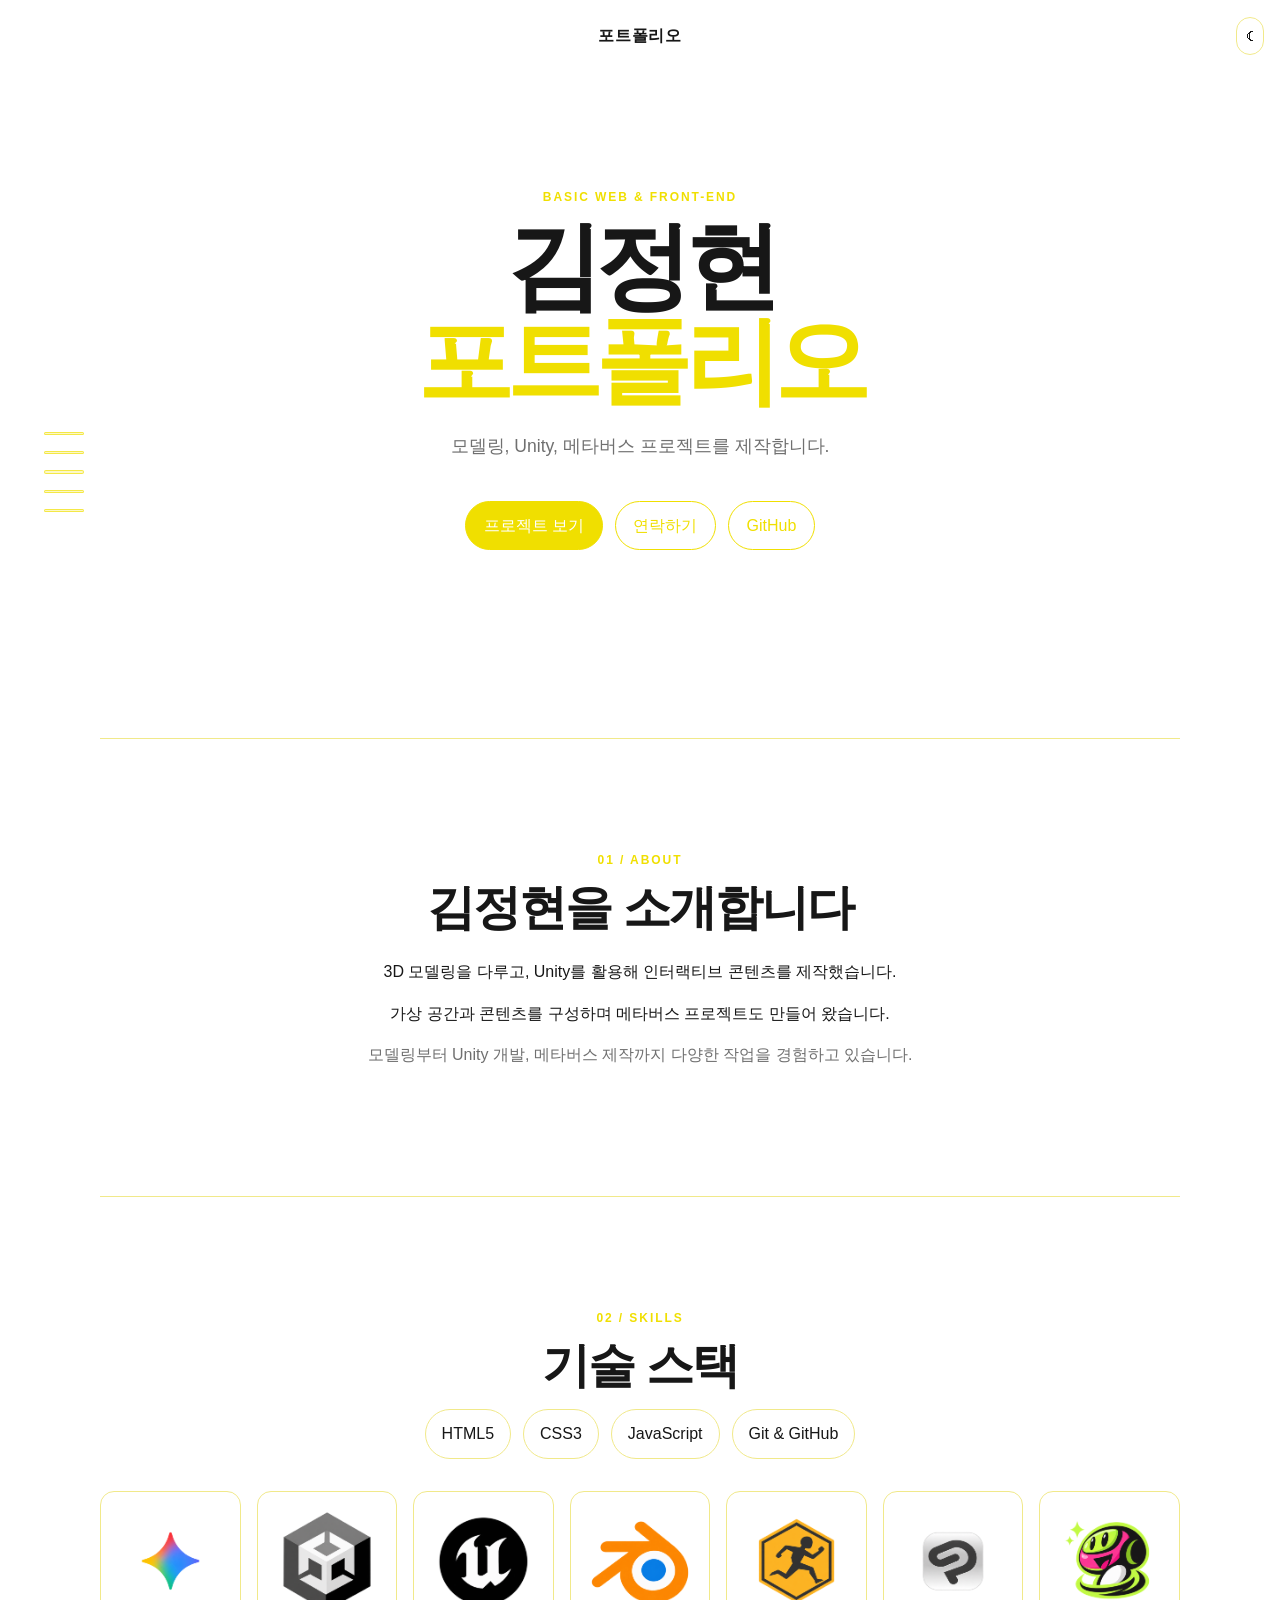
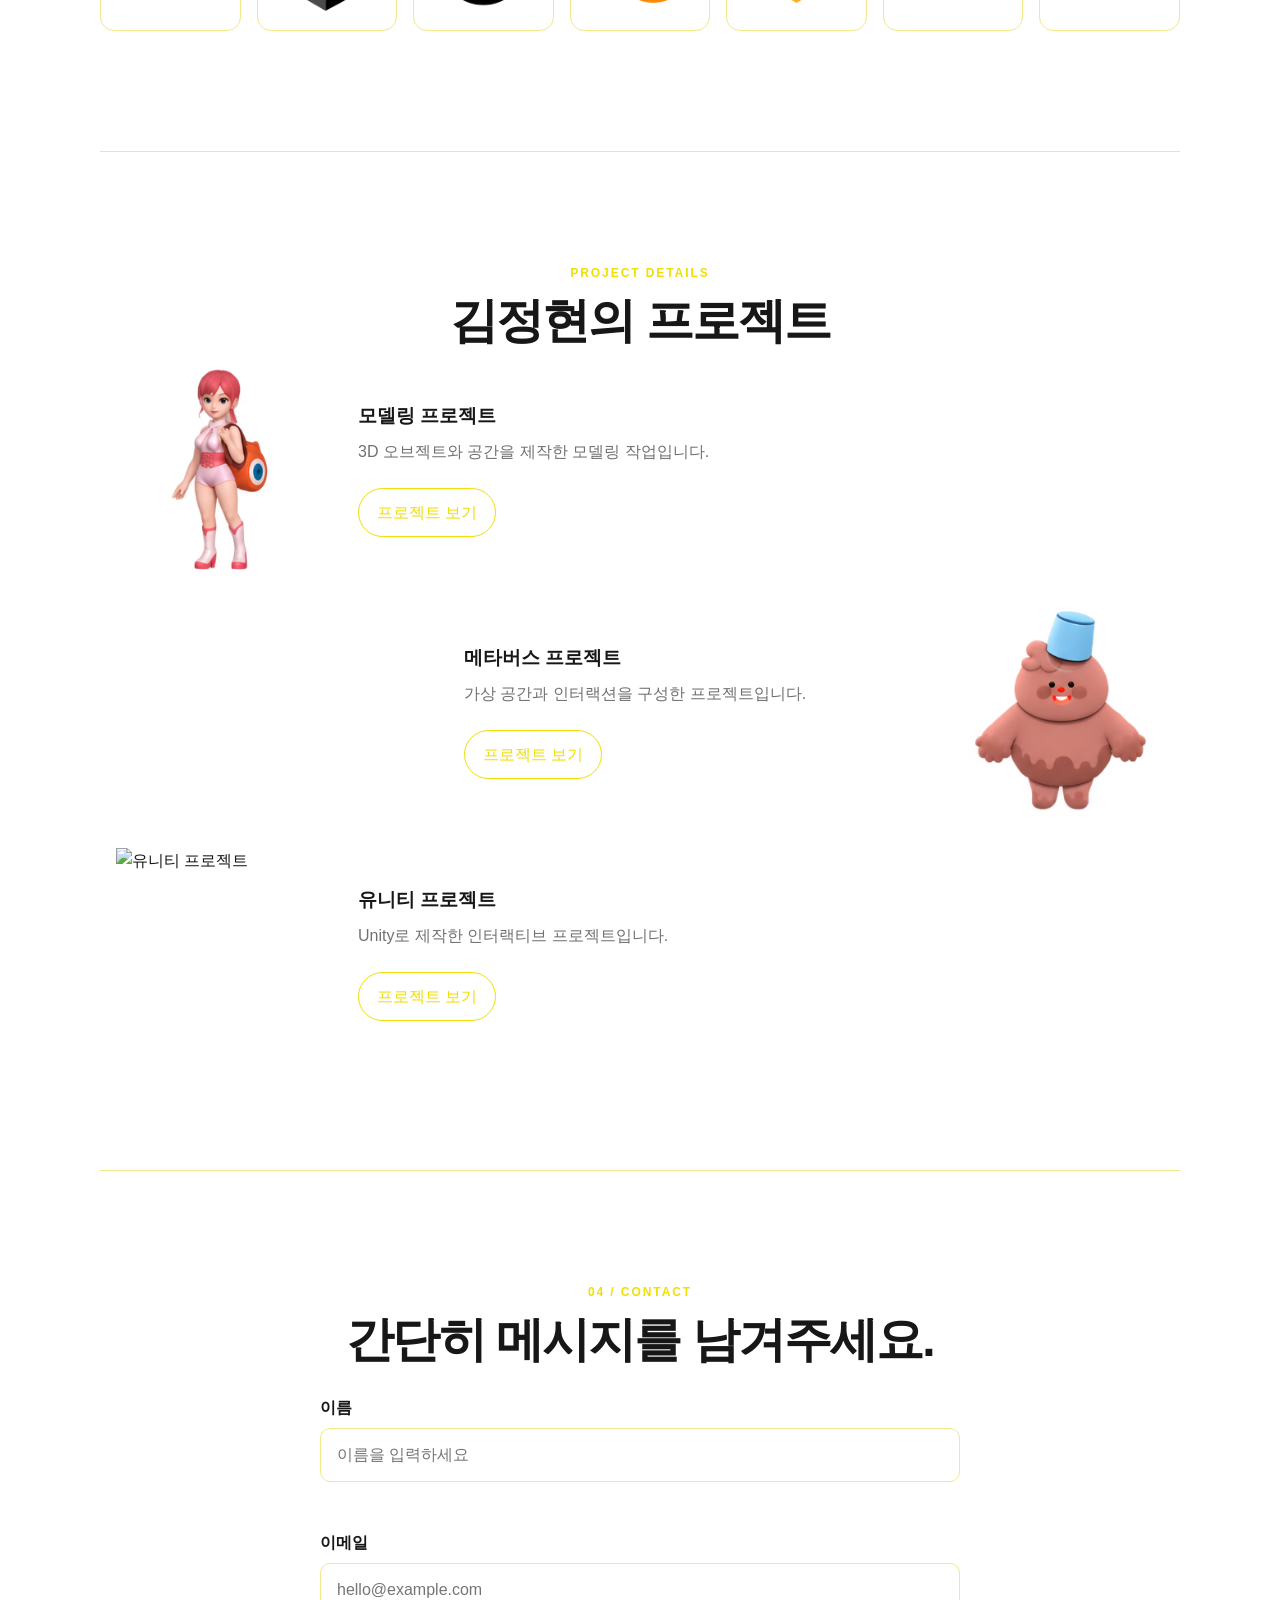
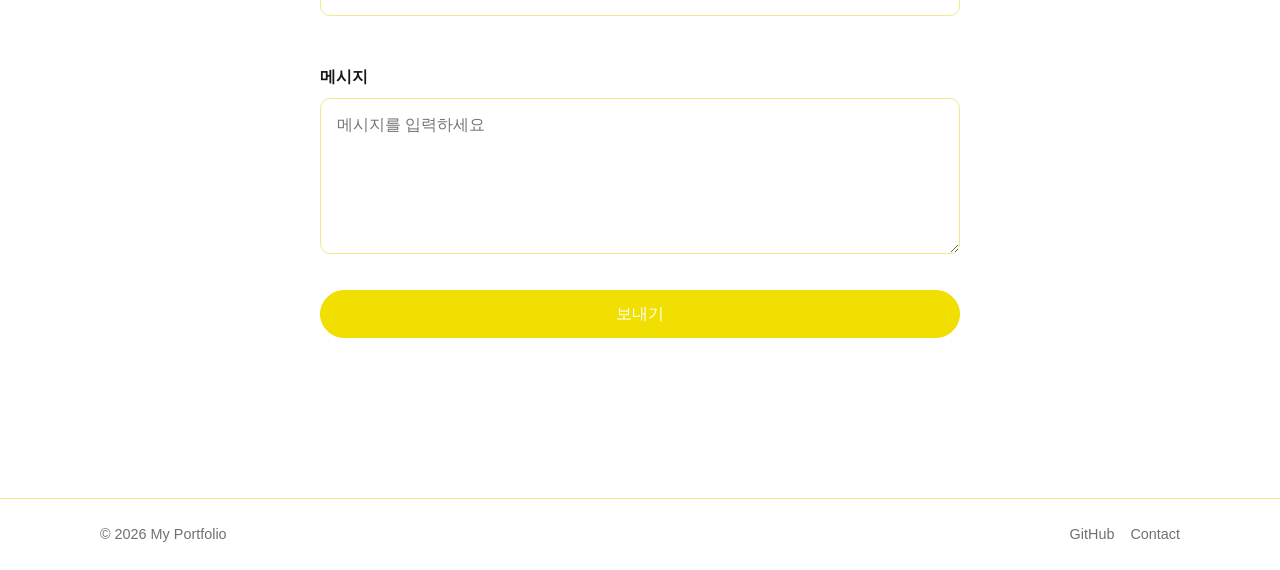
==== commit 8b999eb9: "추가해줘" ====
--- a/Script/main Script_test/index.html
+++ b/Script/main Script_test/index.html
@@ -39,6 +39,7 @@
         <div class="hero-actions">
           <a class="button primary" href="#projects">프로젝트 보기</a>
           <a class="button secondary" href="#contact">연락하기</a>
+          <a class="button secondary" href="https://github.com/kjhjeonghyeon" target="_blank" rel="noreferrer">GitHub</a>
         </div>
       </section>
 
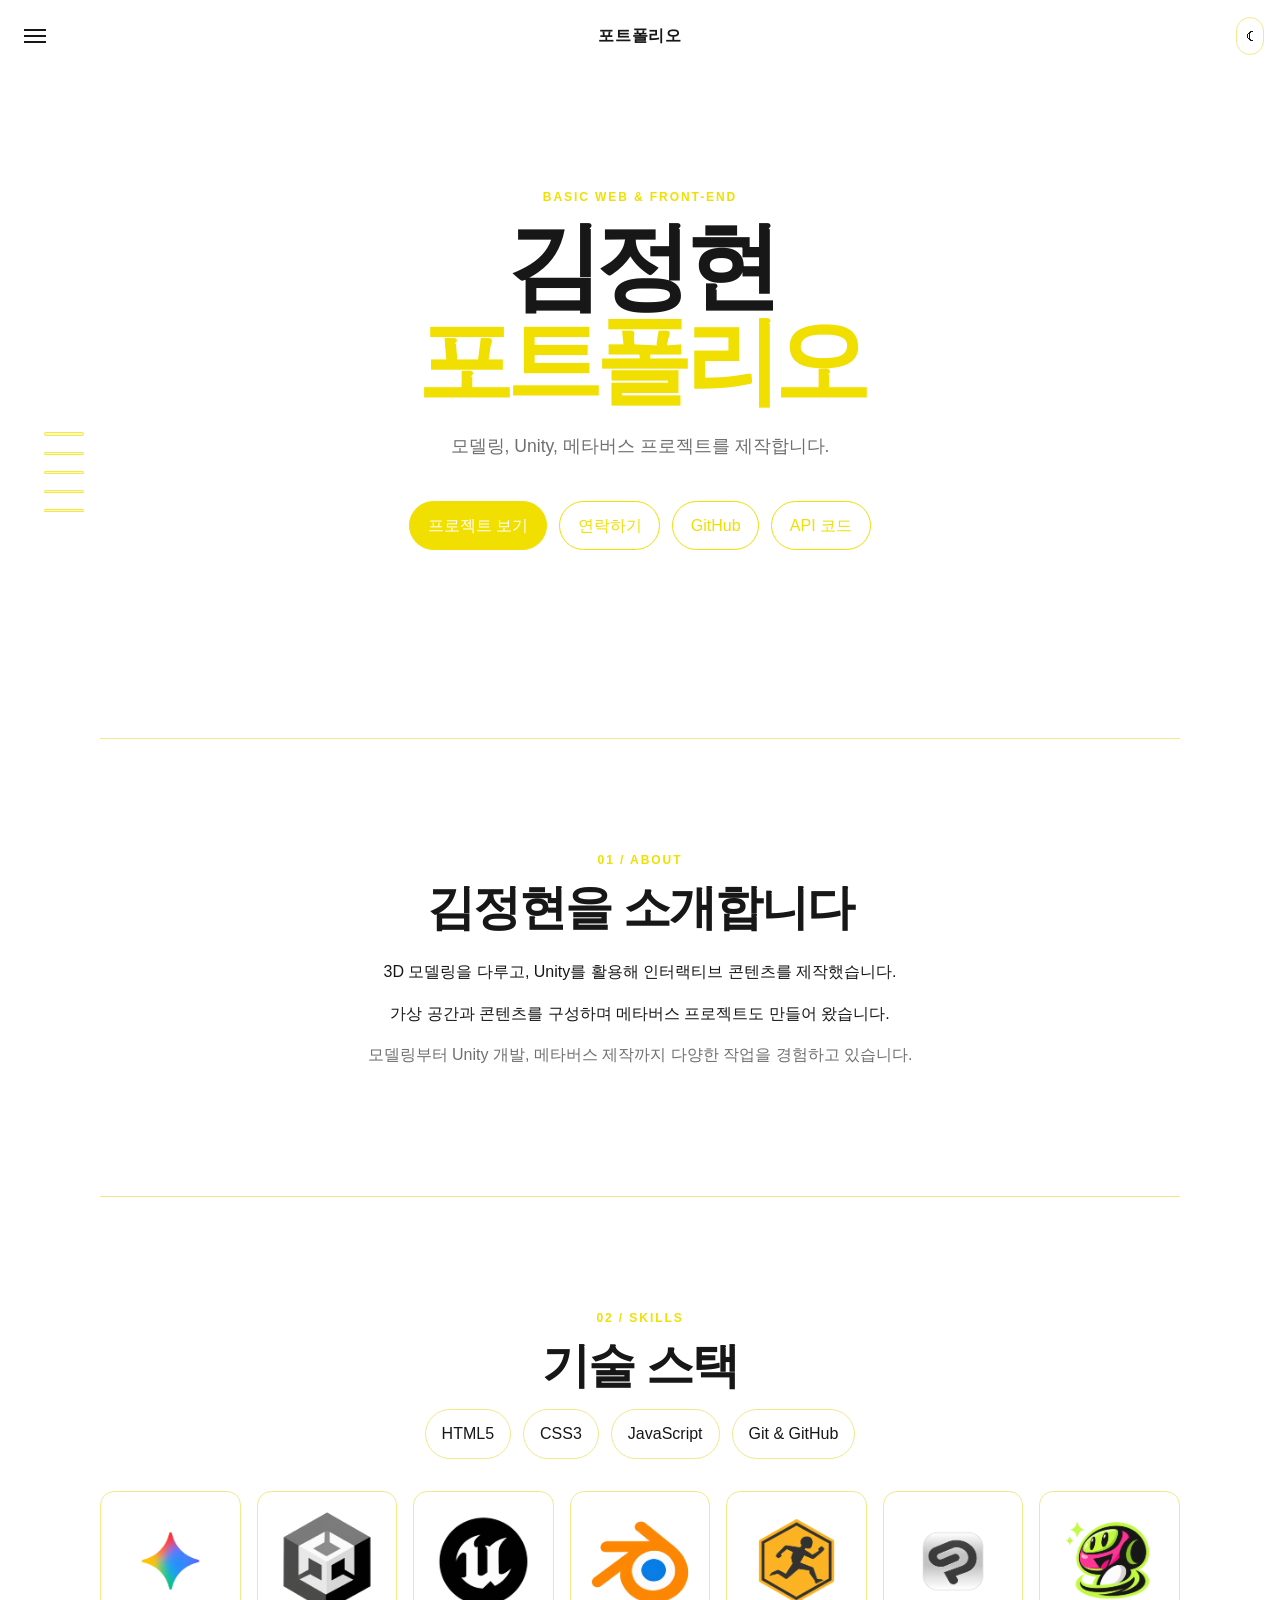
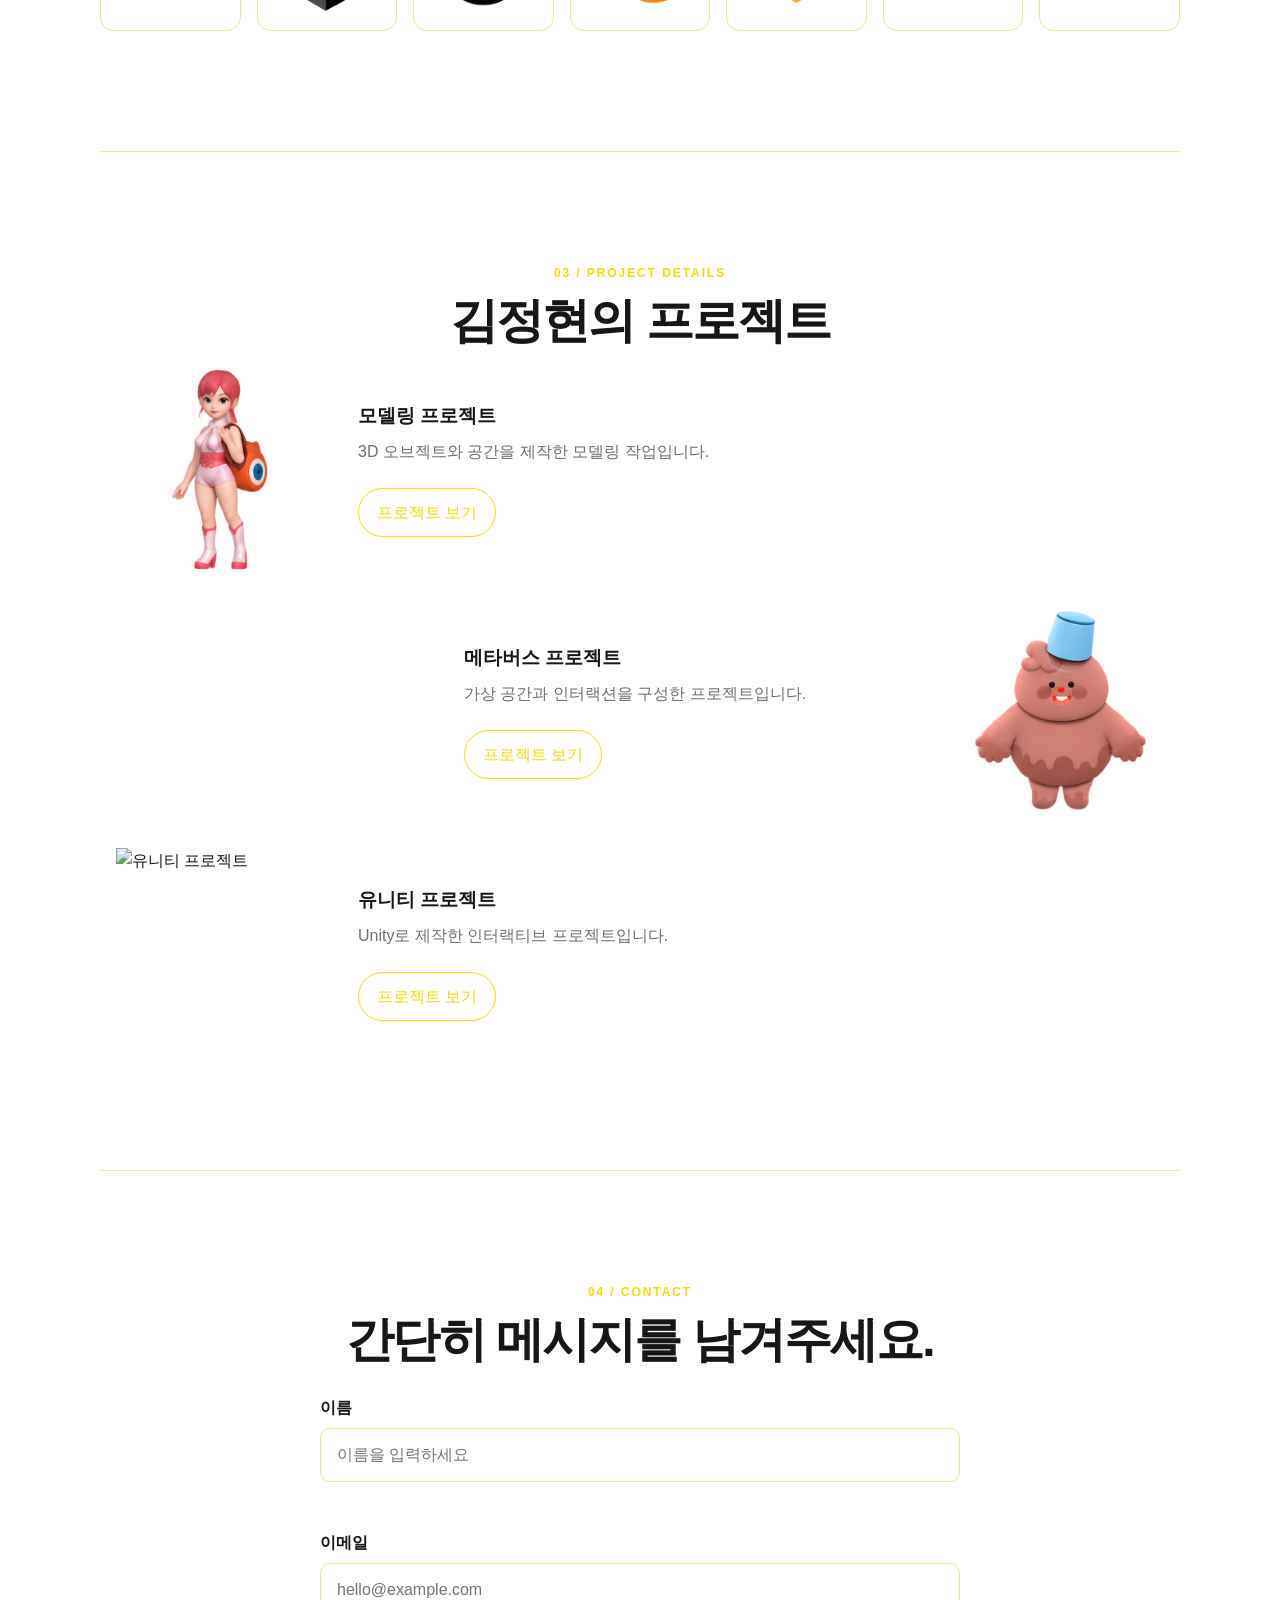
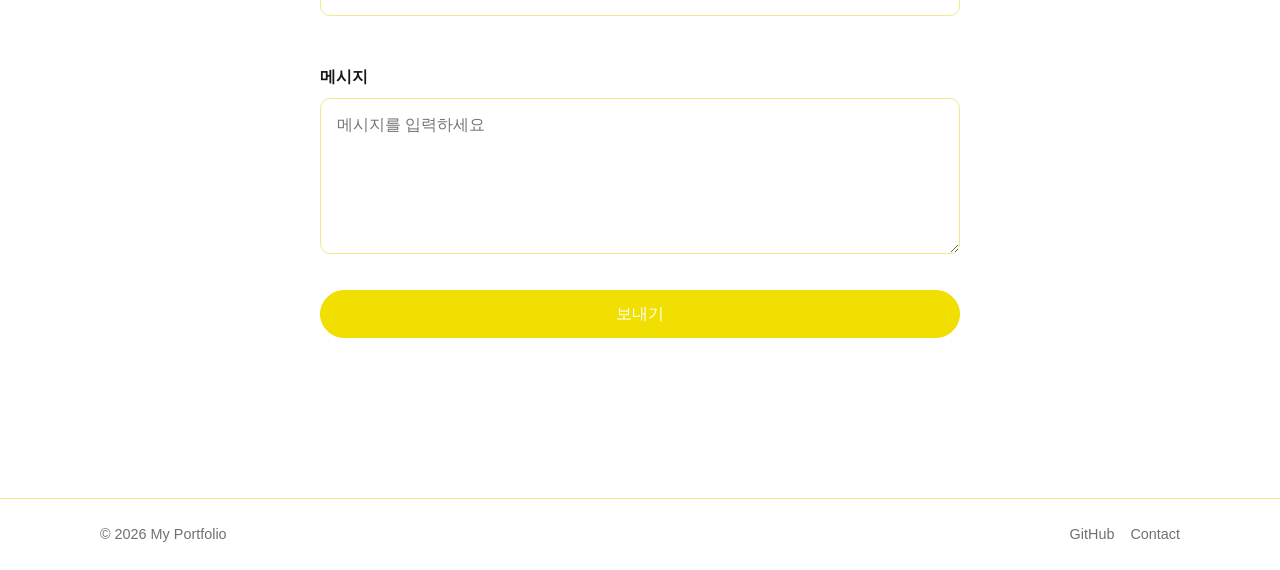
==== commit 1e218e82: "추가" ====
--- a/Script/main Script_test/index.html
+++ b/Script/main Script_test/index.html
@@ -40,6 +40,7 @@
           <a class="button primary" href="#projects">프로젝트 보기</a>
           <a class="button secondary" href="#contact">연락하기</a>
           <a class="button secondary" href="https://github.com/kjhjeonghyeon" target="_blank" rel="noreferrer">GitHub</a>
+          <a class="button secondary" href="https://github.com/Kfri-cloud/MyPortfolio/tree/main" target="_blank" rel="noreferrer">API 코드</a>
         </div>
       </section>
 
@@ -146,7 +147,7 @@
       </section>
 
       <section class="section container reveal" id="project-details">
-        <p class="eyebrow">PROJECT DETAILS</p>
+        <p class="eyebrow">03 / PROJECT DETAILS</p>
         <h2>김정현의 프로젝트</h2>
         <div class="image-row character-list">
           <article class="character-block left">
--- a/css/style.css
+++ b/css/style.css
@@ -55,7 +55,16 @@
 .site-header.scrolled { border-color: var(--line); background: var(--surface); }
 .nav { display: flex; align-items: center; justify-content: space-between; min-height: 4.5rem; }
 .nav { justify-content: center; }
-.menu-toggle { display: none; }
+.menu-toggle {
+  display: grid;
+  position: absolute;
+  left: 1rem;
+  gap: 4px;
+  padding: .5rem;
+  border: 0;
+  background: transparent;
+  color: var(--text);
+}
 .nav-actions {
   display: block;
   position: absolute;
@@ -73,6 +82,7 @@
   cursor: pointer;
 }
 .theme-toggle { display: none !important; }
+.site-header .menu-toggle { display: grid; }
 .theme-toggle {
   padding: .35rem .55rem;
   border: 1px solid var(--line);
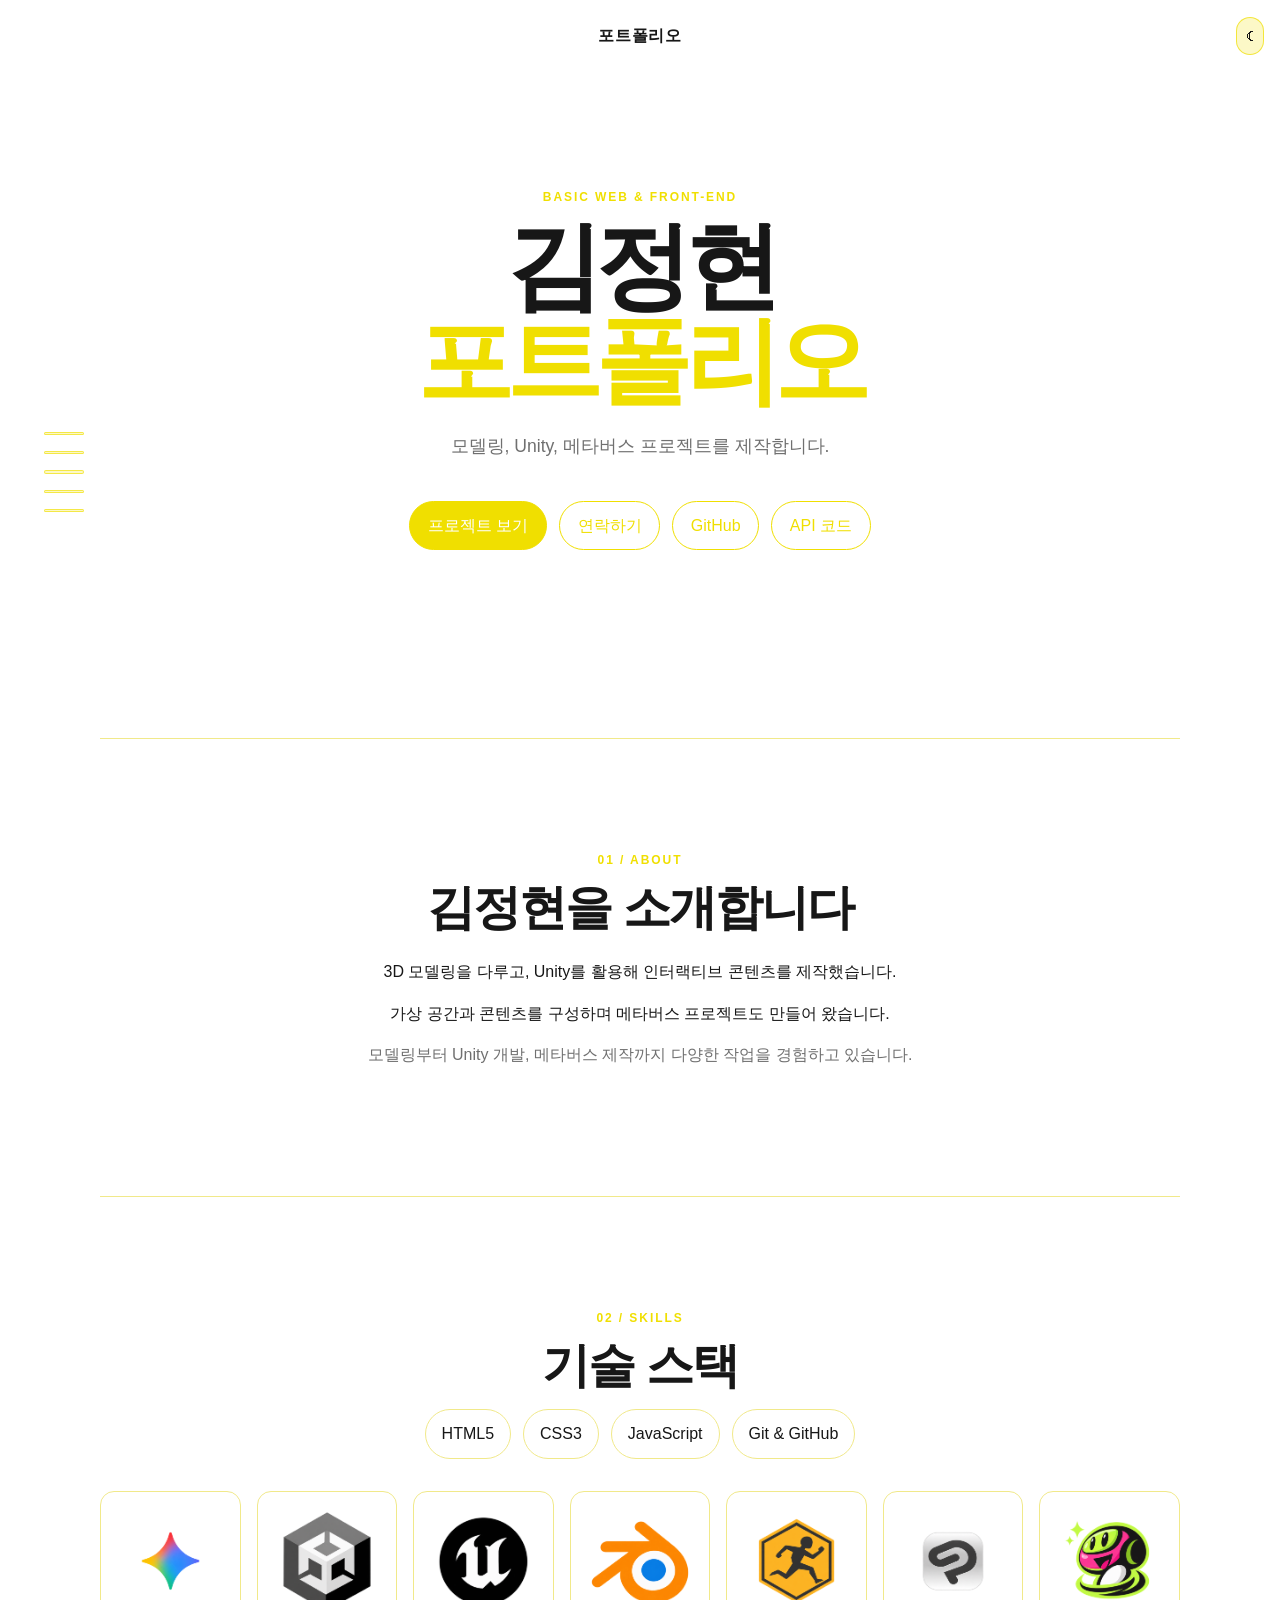
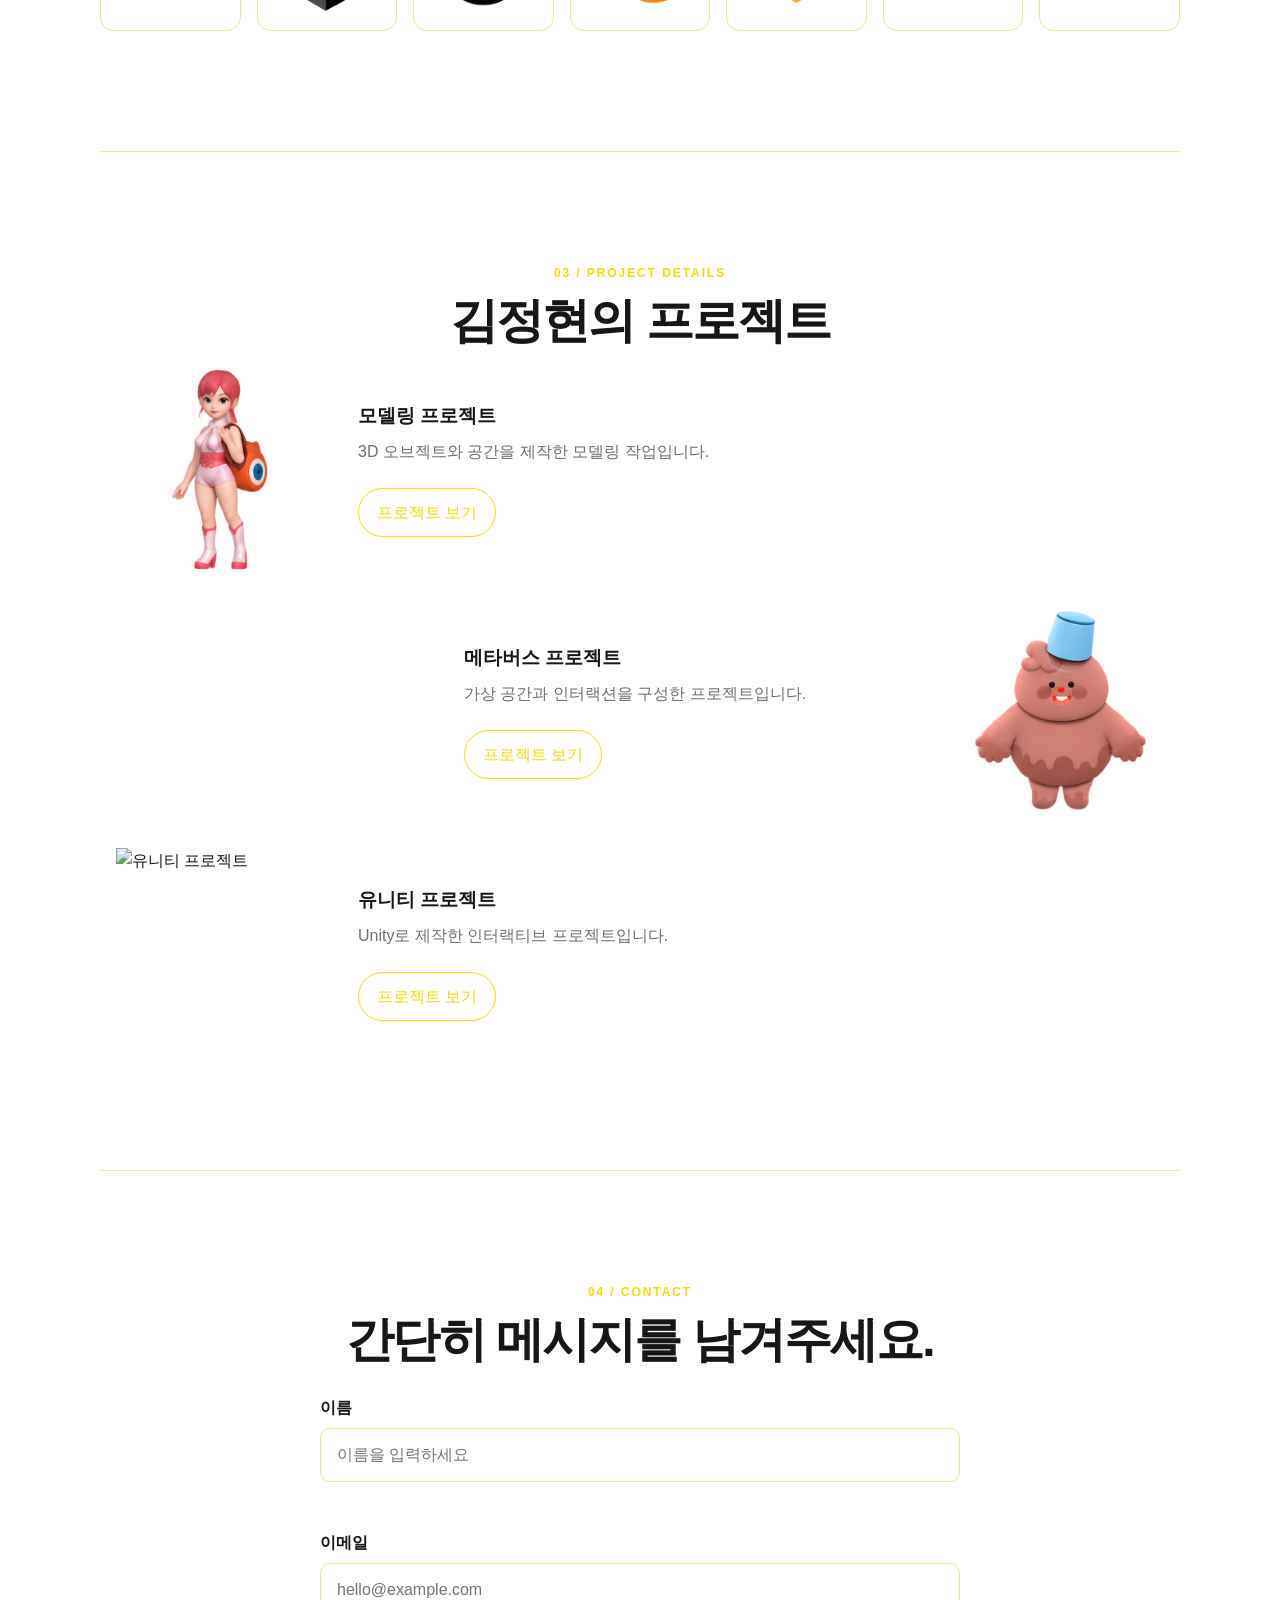
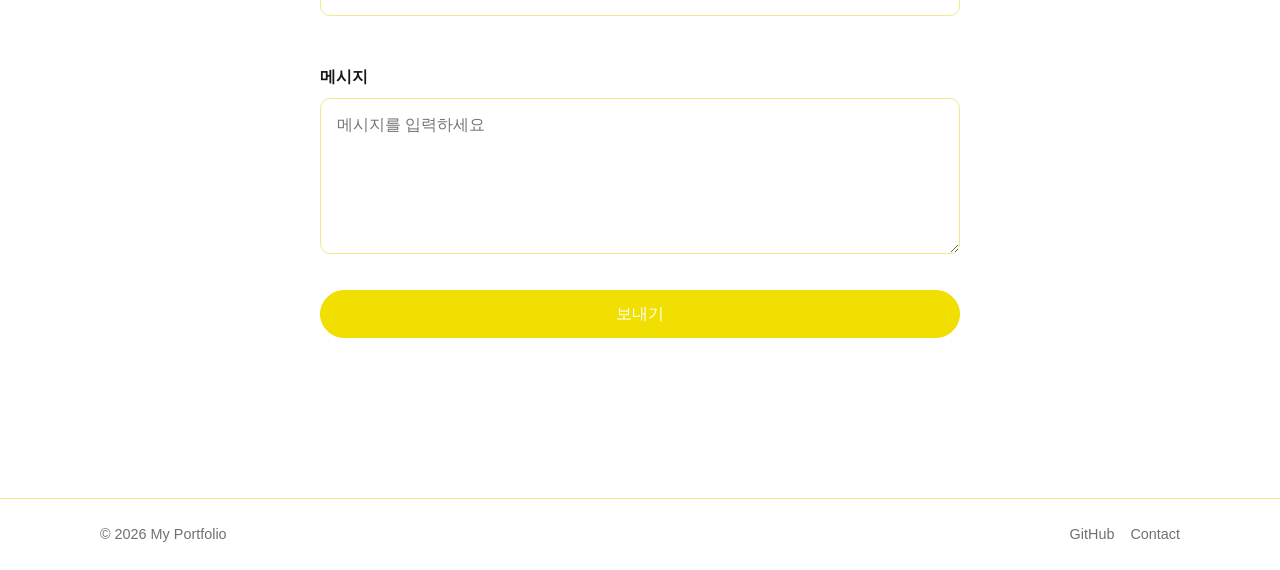
==== commit 92672726: "Add responsive hamburger menu" ====
--- a/Script/main Script_test/index.html
+++ b/Script/main Script_test/index.html
@@ -79,7 +79,7 @@
         </div>
       </section>
 
-      <section class="section container reveal" id="projects" data-github-user="octocat">
+      <section class="section container reveal" id="projects" data-github-user="Kfri-cloud">
         <div class="section-heading">
           <div>
             <p class="eyebrow">03 / PROJECTS</p>
--- a/css/style.css
+++ b/css/style.css
@@ -75,14 +75,47 @@
 .theme-toggle-valid {
   display: block;
   padding: .35rem .55rem;
-  border: 1px solid var(--line);
+  border: 1px solid rgba(240, 223, 0, .7);
   border-radius: 999px;
-  background: transparent;
+  background: rgba(240, 223, 0, .22);
   color: var(--text);
   cursor: pointer;
+  transition: background .2s, transform .2s;
+}
+.theme-toggle-valid:hover {
+  background: rgba(240, 223, 0, .45);
+  transform: scale(1.05);
 }
 .theme-toggle { display: none !important; }
 .site-header .menu-toggle { display: grid; }
+.nav.open .nav-actions {
+  top: 4.5rem;
+  right: 1rem;
+  display: block;
+  min-width: 160px;
+  padding: 1rem;
+  border: 1px solid var(--line);
+  border-radius: 14px;
+  background: var(--surface);
+  box-shadow: var(--shadow);
+}
+.nav.open .nav-list {
+  display: grid !important;
+  gap: .8rem;
+  padding: 0;
+  margin: 0;
+  list-style: none;
+}
+.nav.open .nav-list a {
+  display: block;
+  padding: .35rem .5rem;
+}
+
+@media (min-width: 768px) {
+  .site-header .menu-toggle {
+    display: none;
+  }
+}
 .theme-toggle {
   padding: .35rem .55rem;
   border: 1px solid var(--line);
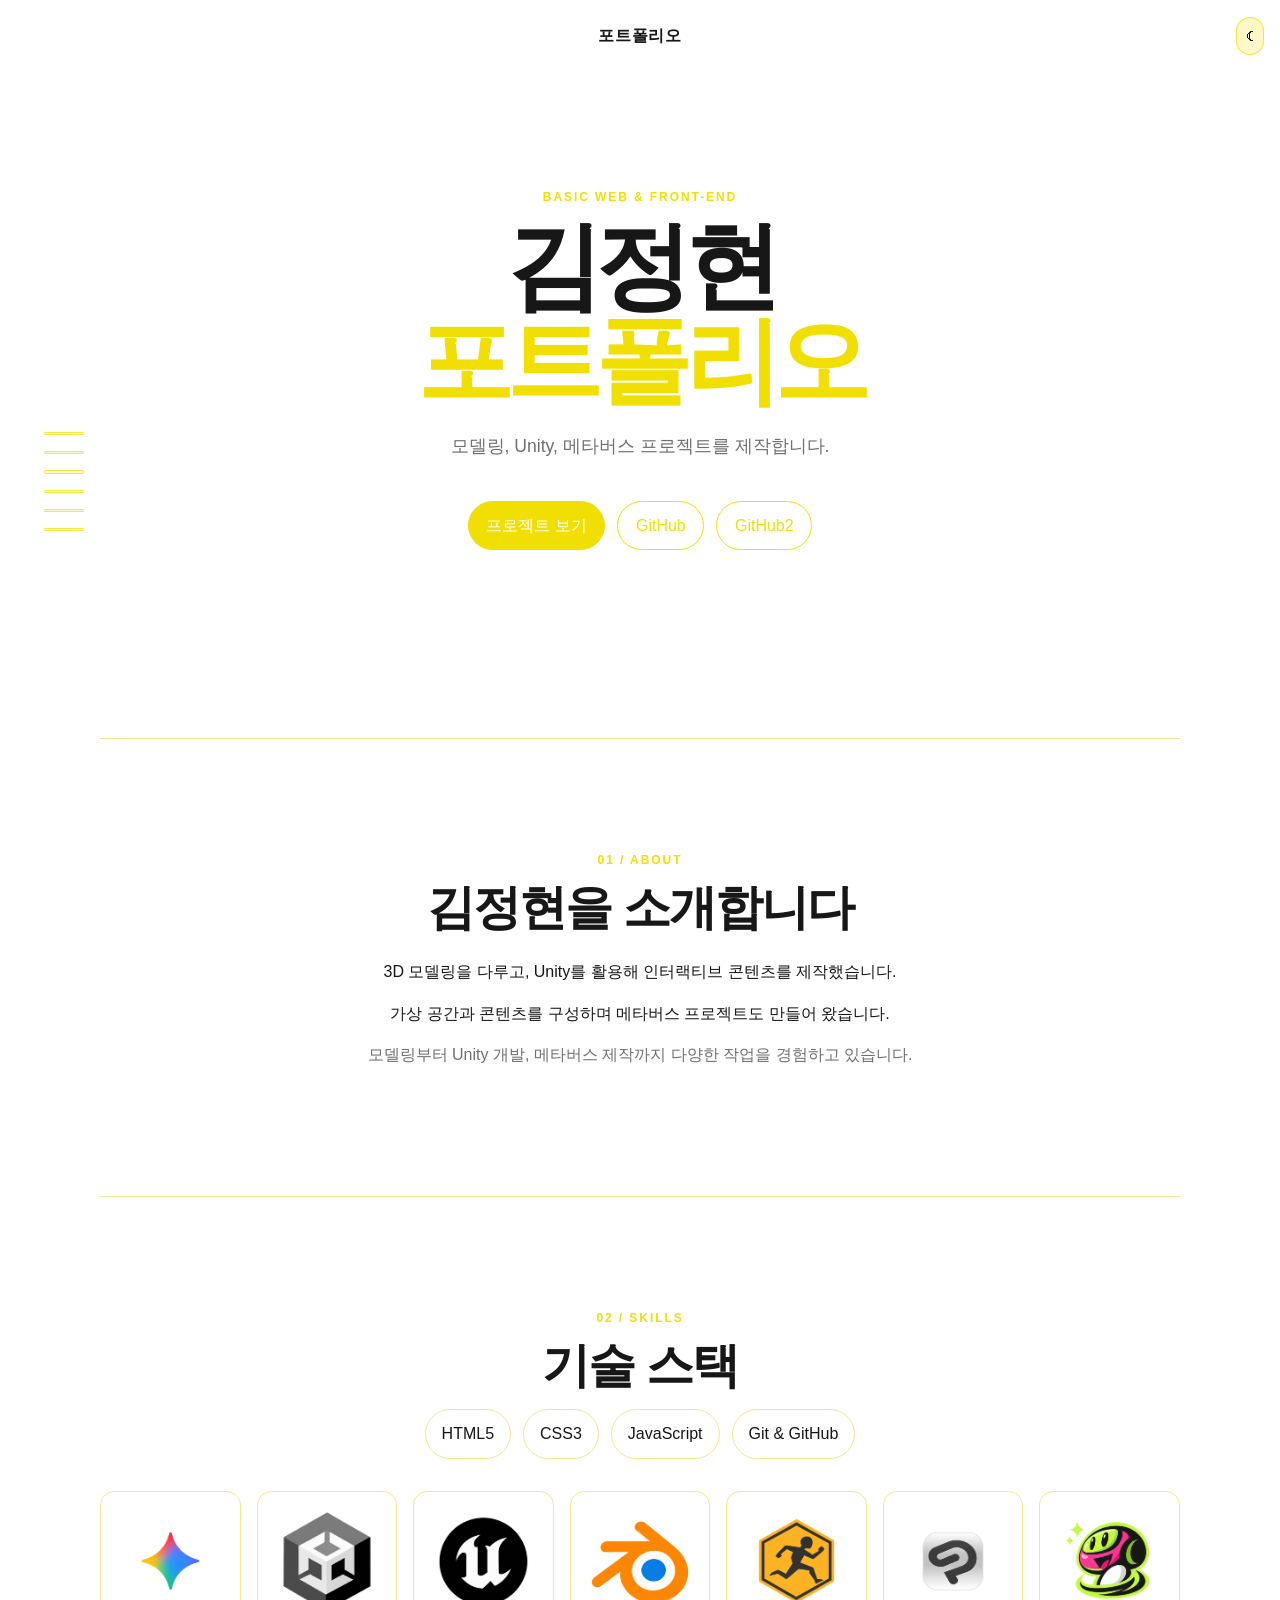
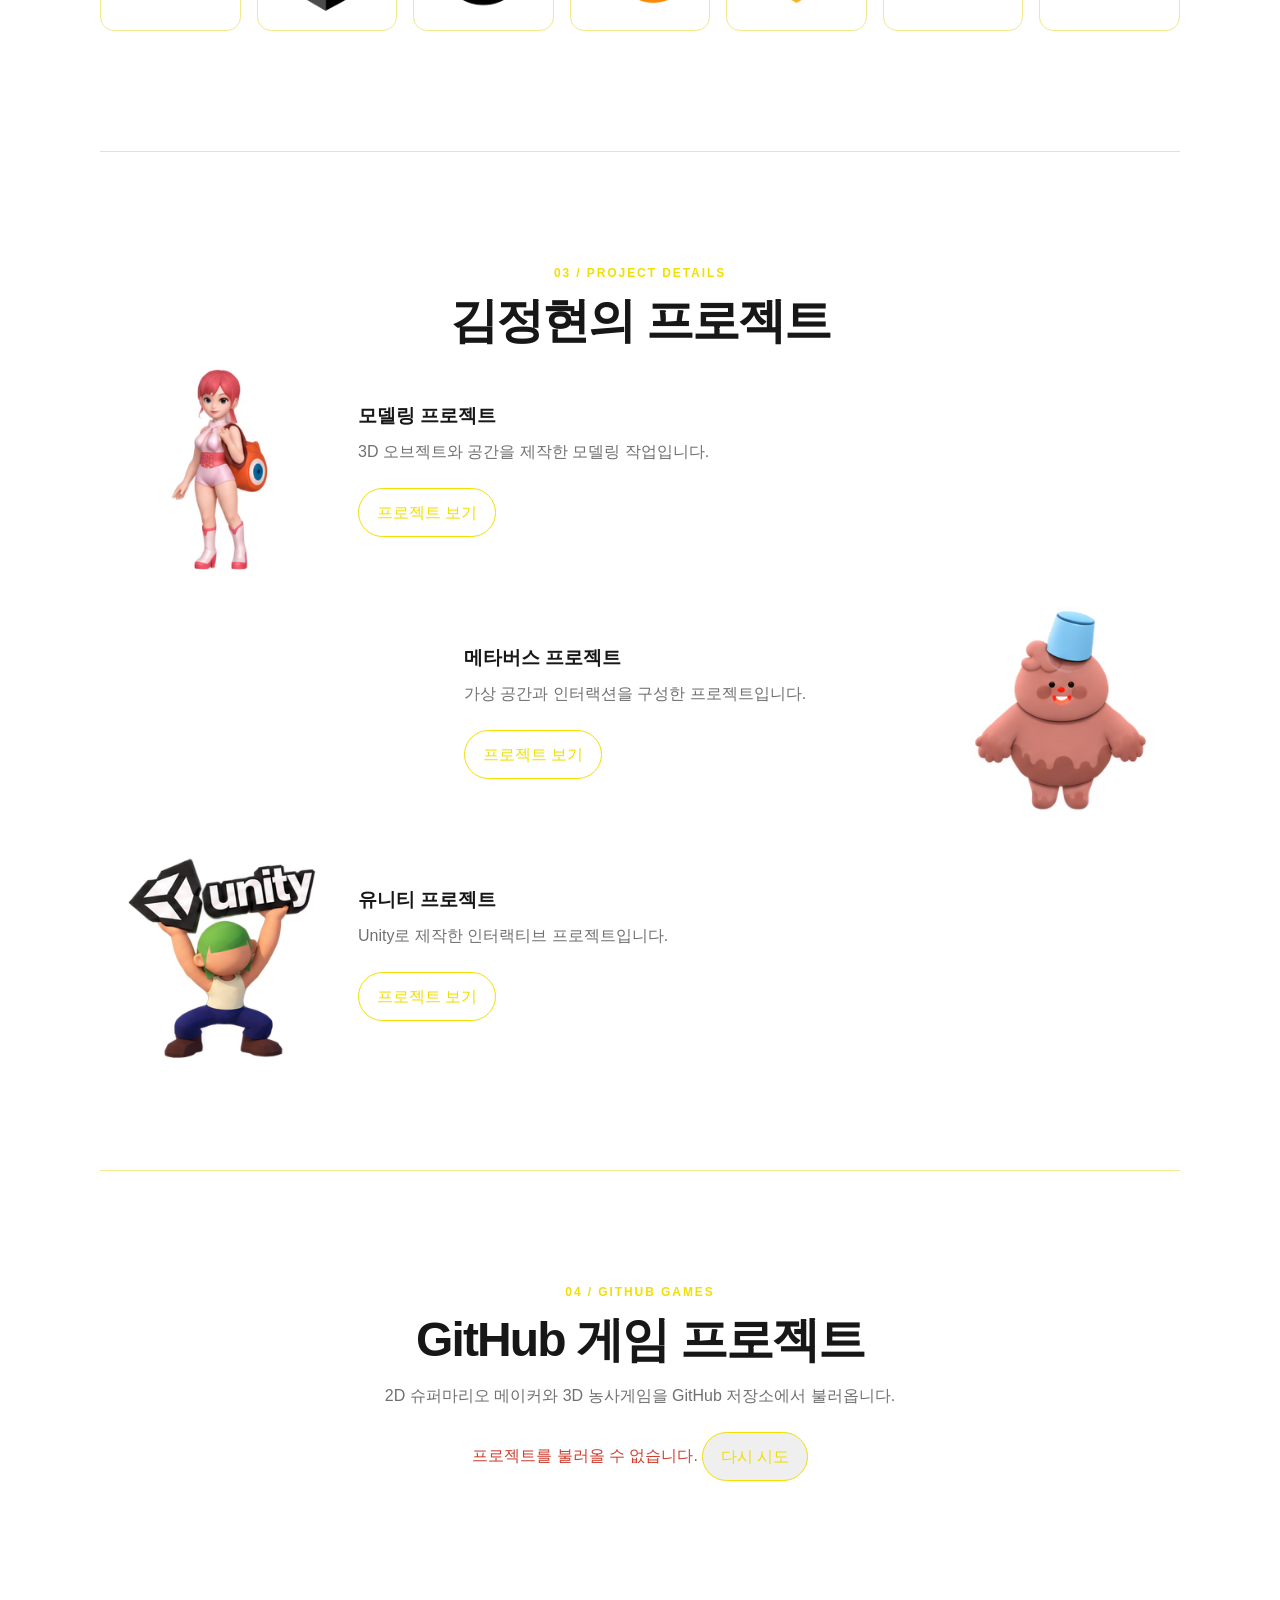
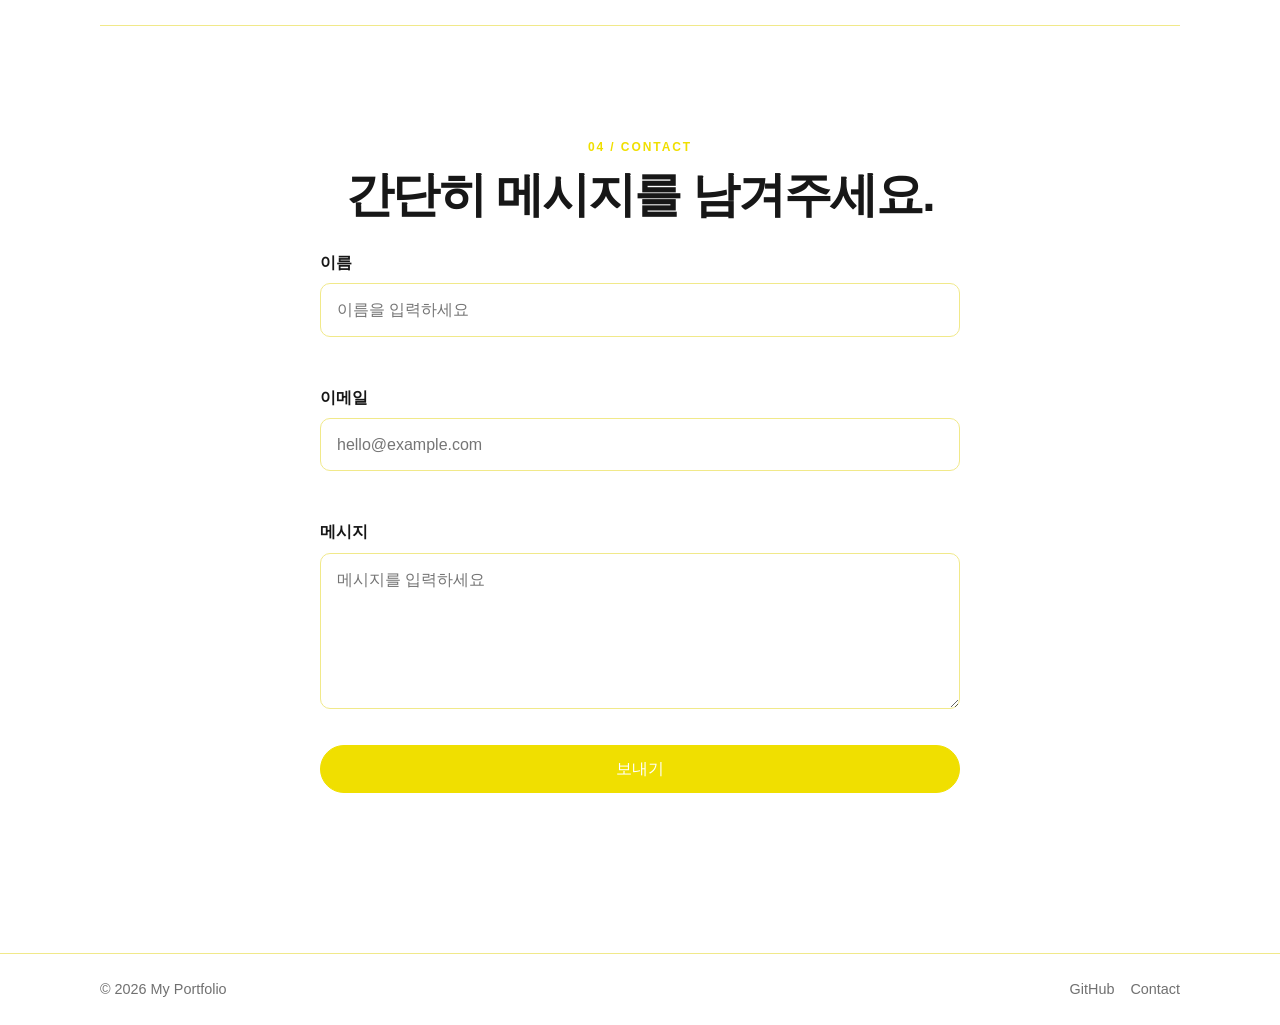
==== commit 5cfd380a: "Update portfolio sections and GitHub game cards" ====
--- a/Script/main Script_test/index.html
+++ b/Script/main Script_test/index.html
@@ -21,7 +21,7 @@
           <ul class="nav-list">
             <li><a href="#about">About</a></li>
             <li><a href="#skills">Skills</a></li>
-            <li><a href="#projects">Projects</a></li>
+            <li><a href="#project-details">Projects</a></li>
             <li><a href="#contact">Contact</a></li>
           </ul>
           <button class="theme-toggle" type="button" aria-label="다크 모드 전환">☾</button>
@@ -37,10 +37,9 @@
         <h1>안녕하세요,<br /><strong>김정현포트폴리오</strong>입니다.</h1>
         <p class="hero-copy">HTML, CSS, JavaScript의 기본기를 바탕으로<br />작지만 분명한 경험을 만드는 중입니다.</p>
         <div class="hero-actions">
-          <a class="button primary" href="#projects">프로젝트 보기</a>
-          <a class="button secondary" href="#contact">연락하기</a>
+          <a class="button primary" href="#project-details">프로젝트 보기</a>
           <a class="button secondary" href="https://github.com/kjhjeonghyeon" target="_blank" rel="noreferrer">GitHub</a>
-          <a class="button secondary" href="https://github.com/Kfri-cloud/MyPortfolio/tree/main" target="_blank" rel="noreferrer">API 코드</a>
+          <a class="button secondary" href="https://github.com/Kfri-cloud/MyPortfolio" target="_blank" rel="noreferrer">GitHub2</a>
         </div>
       </section>
 
@@ -79,41 +78,6 @@
         </div>
       </section>
 
-      <section class="section container reveal" id="projects" data-github-user="Kfri-cloud">
-        <div class="section-heading">
-          <div>
-            <p class="eyebrow">03 / PROJECTS</p>
-            <h2>GitHub 프로젝트</h2>
-          <div class="image-row">
-              
-              <img
-                class="character-anim  meta-anim"
-                 data-folder="meta"
-                 src="../../images/meta/frame-1.png"
-                 alt="Meta 애니메이션"
-                  />
-
-              <img
-               class="character-anim  unity-anim"
-               data-folder="unity"
-               src="../../images/unity/frame-1.png"
-               alt="Unity 애니메이션"
-                />
-
-              <img
-               class="character-anim  modeling-anim"
-               data-folder="modeling"
-               src="../../images/modeling/frame-1.png"
-               alt="Modeling 애니메이션"
-                />
-          </div>
-          <a class="text-link" href="https://github.com" target="_blank" rel="noreferrer">GitHub ↗</a>
-        </div>
-        <p class="section-intro">GitHub API로 저장소를 불러옵니다. 다른 계정을 사용하려면 HTML의 <code>data-github-user</code> 값을 바꾸세요.</p>
-        <div class="project-status" role="status" aria-live="polite">로딩 중...</div>
-        <div class="project-list" aria-live="polite"></div>
-      </section>
-
       <section class="section container reveal" id="project-gallery">
         <p class="eyebrow">03 / PROJECTS</p>
         <h2>김정현의 프로젝트</h2>
@@ -137,7 +101,7 @@
           </article>
           <article class="project-item">
             <a class="work-link" href="https://www.youtube.com/playlist?list=PLRB0P_81BRHY" target="_blank" rel="noreferrer">
-              <img class="character-anim unity-anim" data-folder="unity" src="../../images/unity/frame-1.png" alt="유니티 프로젝트">
+              <img class="character-anim unity-anim" data-folder="Unity" src="../../images/Unity/frame-1.png" alt="유니티 프로젝트">
             </a>
             <h3>유니티 프로젝트</h3>
             <p>Unity를 활용해 구현한 게임 및 인터랙티브 콘텐츠입니다.</p>
@@ -167,7 +131,7 @@
             </div>
           </article>
           <article class="character-block left">
-            <img class="character-anim unity-anim" data-folder="unity" src="../../images/unity/frame-1.png" alt="유니티 프로젝트">
+            <img class="character-anim unity-anim" data-folder="Unity" src="../../images/Unity/frame-1.png" alt="유니티 프로젝트">
             <div class="character-info">
               <h3>유니티 프로젝트</h3>
               <p>Unity로 제작한 인터랙티브 프로젝트입니다.</p>
@@ -177,10 +141,18 @@
         </div>
       </section>
 
+      <section class="section container reveal" id="github-games" data-github-user="kjhjeonghyeon">
+        <p class="eyebrow">04 / GITHUB GAMES</p>
+        <h2>GitHub 게임 프로젝트</h2>
+        <p class="section-intro">2D 슈퍼마리오 메이커와 3D 농사게임을 GitHub 저장소에서 불러옵니다.</p>
+        <div class="project-status" role="status" aria-live="polite">저장소를 불러오는 중...</div>
+        <div class="project-list" aria-live="polite"></div>
+      </section>
+
       <section class="section container reveal" id="contact">
         <p class="eyebrow">04 / CONTACT</p>
         <h2>간단히 메시지를 남겨주세요.</h2>
-        <form class="contact-form" novalidate>
+        <form class="contact-form" data-formspree-id="" novalidate>
           <label for="name">이름</label>
           <input id="name" name="name" type="text" placeholder="이름을 입력하세요" required />
           <small class="error" data-error-for="name"></small>
@@ -217,6 +189,9 @@
   <button type="button" data-target="project-details"
     aria-label="프로젝트 영역으로 이동"></button>
 
+  <button type="button" data-target="github-games"
+    aria-label="GitHub 게임 프로젝트 영역으로 이동"></button>
+
   <button type="button" data-target="contact"
     aria-label="Contact 영역으로 이동"></button>
 </nav>  
--- a/css/style.css
+++ b/css/style.css
@@ -188,17 +188,25 @@
 code { padding: .15rem .35rem; border-radius: 4px; background: var(--surface); color: var(--accent-dark); }
 .project-status { margin-block: 1.5rem; color: var(--muted); }
 .project-status.error { color: #cf3f31; }
-.project-list { display: grid; grid-template-columns: repeat(auto-fit, minmax(220px, 1fr)); gap: 1rem; }
-.project-card { padding: 1.25rem; border: 1px solid var(--line); border-radius: 16px; background: var(--surface); box-shadow: var(--shadow); transition: transform .2s; }
+.project-list { display: grid; grid-template-columns: repeat(2, minmax(0, 1fr)); gap: 1.25rem; margin-top: 2rem; text-align: left; }
+.project-card { display: flex; flex-direction: column; min-height: 250px; padding: 1.5rem; border: 1px solid var(--line); border-radius: 20px; background: var(--surface); box-shadow: var(--shadow); transition: transform .2s; }
 .project-card:hover { transform: translateY(-4px); }
-.project-card h3 { margin: 0 0 .5rem; }
-.project-card p { min-height: 3.2em; margin-bottom: 1rem; color: var(--muted); font-size: .9rem; }
-.project-meta { display: flex; justify-content: space-between; color: var(--muted); font-size: .85rem; }
+.project-card-heading { display: flex; align-items: center; justify-content: space-between; margin-bottom: 1rem; }
+.project-number { color: var(--accent-dark); font-size: 1.6rem; font-weight: 900; line-height: 1; }
+.project-card h3 { margin: 0 0 .75rem; font-size: 1.35rem; }
+.project-card p { margin-bottom: .75rem; color: var(--muted); font-size: .95rem; }
+.project-card .project-repo-name { color: var(--text); font-weight: 700; overflow-wrap: anywhere; }
+.project-description { flex: 1; }
+.project-card--empty { opacity: .72; }
+.project-badge { display: inline-block; padding: .2rem .55rem; border: 1px solid var(--accent); border-radius: 999px; color: var(--accent-dark); font-size: .75rem; font-weight: 800; }
+.project-meta { display: flex; flex-wrap: wrap; justify-content: space-between; gap: .5rem; padding-top: .8rem; border-top: 1px solid var(--line); color: var(--muted); font-size: .85rem; }
 .contact-form { display: grid; gap: .5rem; max-width: 640px; }
 .contact-form label { margin-top: .75rem; font-weight: 700; }
 .contact-form input, .contact-form textarea { width: 100%; padding: .8rem 1rem; border: 1px solid var(--line); border-radius: 10px; background: var(--surface); color: var(--text); outline-color: var(--accent); }
 .error { min-height: 1.25rem; color: #cf3f31; }
 .form-success { min-height: 1.5rem; color: #2f8a58; }
+.form-success.error { color: #cf3f31; }
+.contact-form button:disabled { cursor: wait; opacity: .65; }
 .footer { padding-block: 1.5rem; border-top: 1px solid var(--line); color: var(--muted); font-size: .9rem; }
 .footer-inner { display: flex; justify-content: space-between; gap: 1rem; }
 .footer-inner p { margin: 0; }
@@ -231,7 +239,11 @@
 
 .slide-buttons button:hover {
   background: rgba(240, 223, 0, .8);
-  transform: scaleX(1.15);
+  transform: scaleX(1.45);
+}
+
+@media (max-width: 767px) {
+  .slide-buttons { display: none; }
 }
   .reveal { opacity: 0; transform: translateY(20px); transition: opacity .6s, transform .6s; }
 .reveal.visible { opacity: 1; transform: none; }
@@ -270,11 +282,7 @@
 
 @media (max-width: 767px) {
   .project-showcase { grid-template-columns: 1fr; }
-}
-
-/* 기존 GitHub 프로젝트 영역 숨김 */
-#projects {
-  display: none;
+  .project-list { grid-template-columns: 1fr; }
 }
 
 #project-gallery {
@@ -283,10 +291,6 @@
 
 .work-link {
   display: block;
-}
-
-.nav-list a[href="#projects"] {
-  display: none;
 }
 
 .character-list {
@@ -366,6 +370,20 @@
     flex-direction: column;
     text-align: center;
     width: min(100%, 420px);
+    align-self: center;
+    align-items: center;
+    gap: 1rem;
+  }
+
+  #project-details .character-anim {
+    flex: 0 0 180px;
+    width: 180px;
+    height: 180px;
+    margin-inline: auto;
+  }
+
+  #project-details .character-info {
+    width: 100%;
   }
 }
 .image-row {
